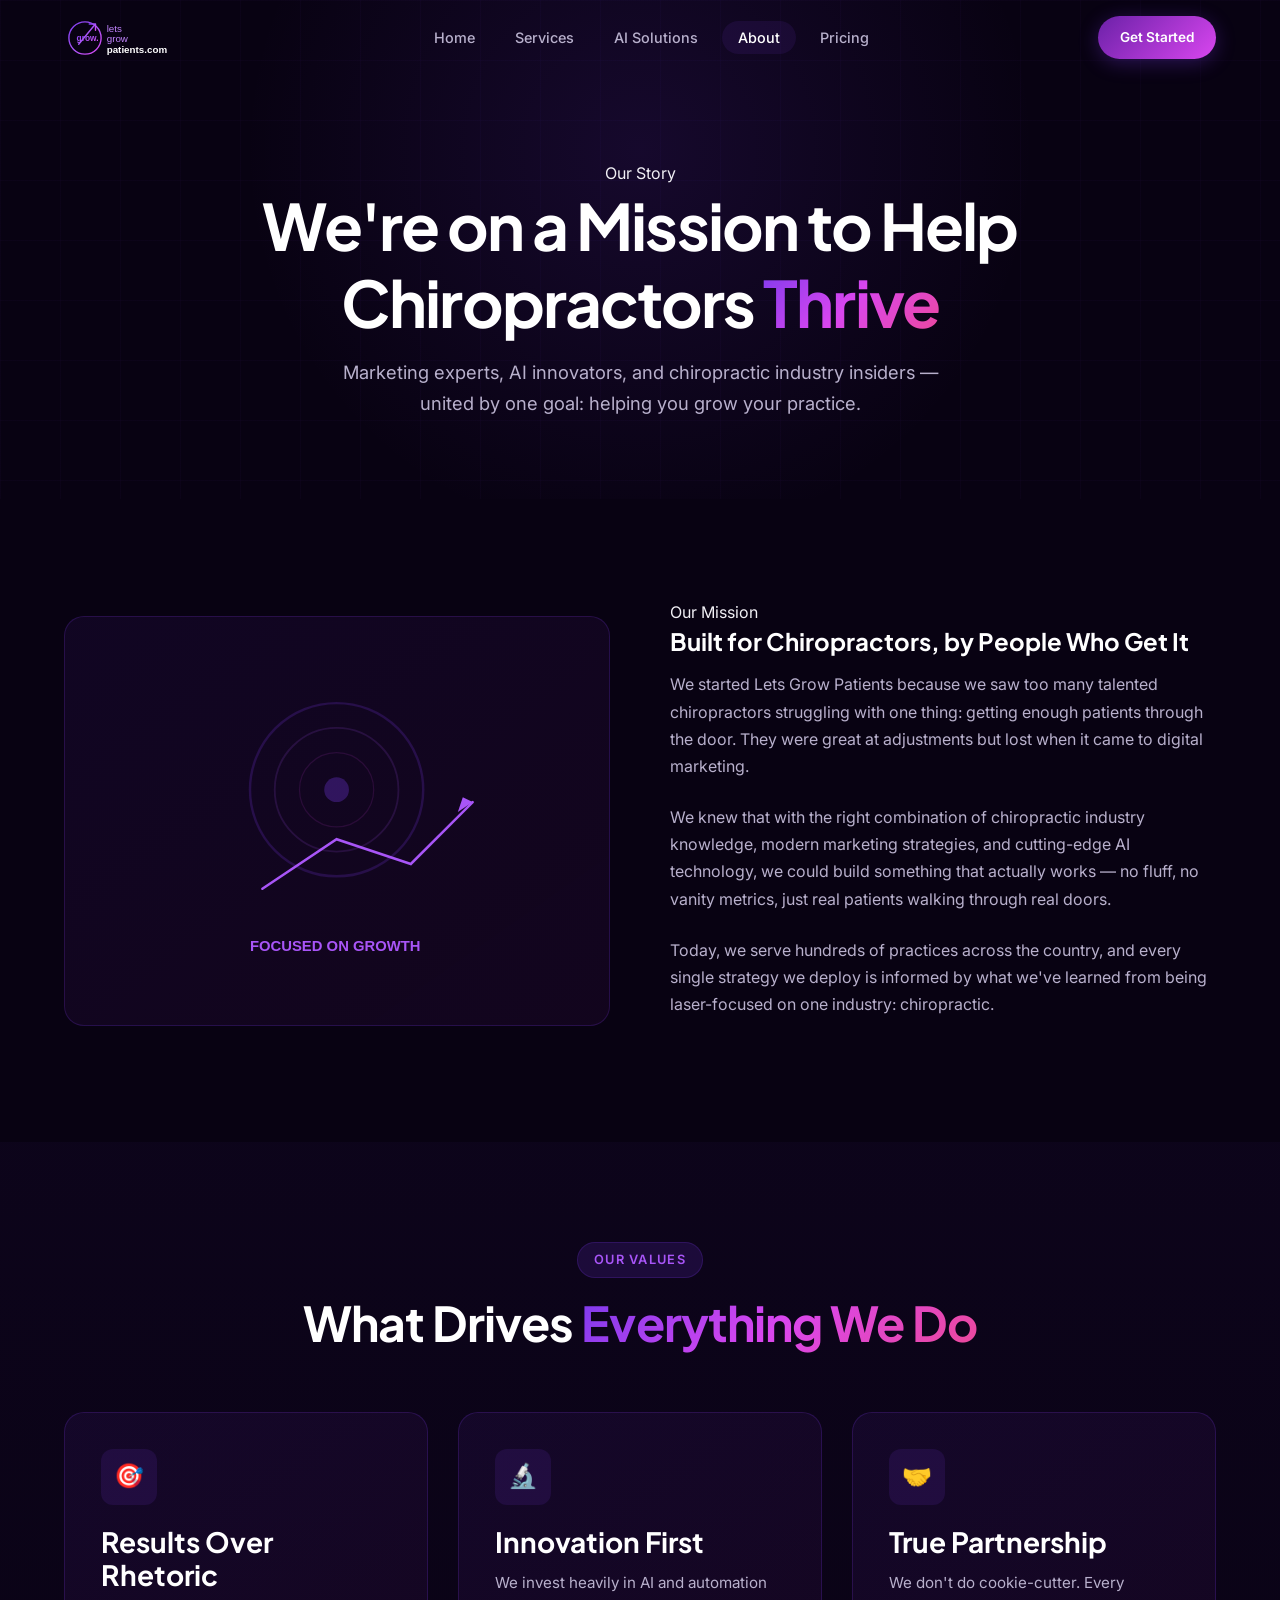
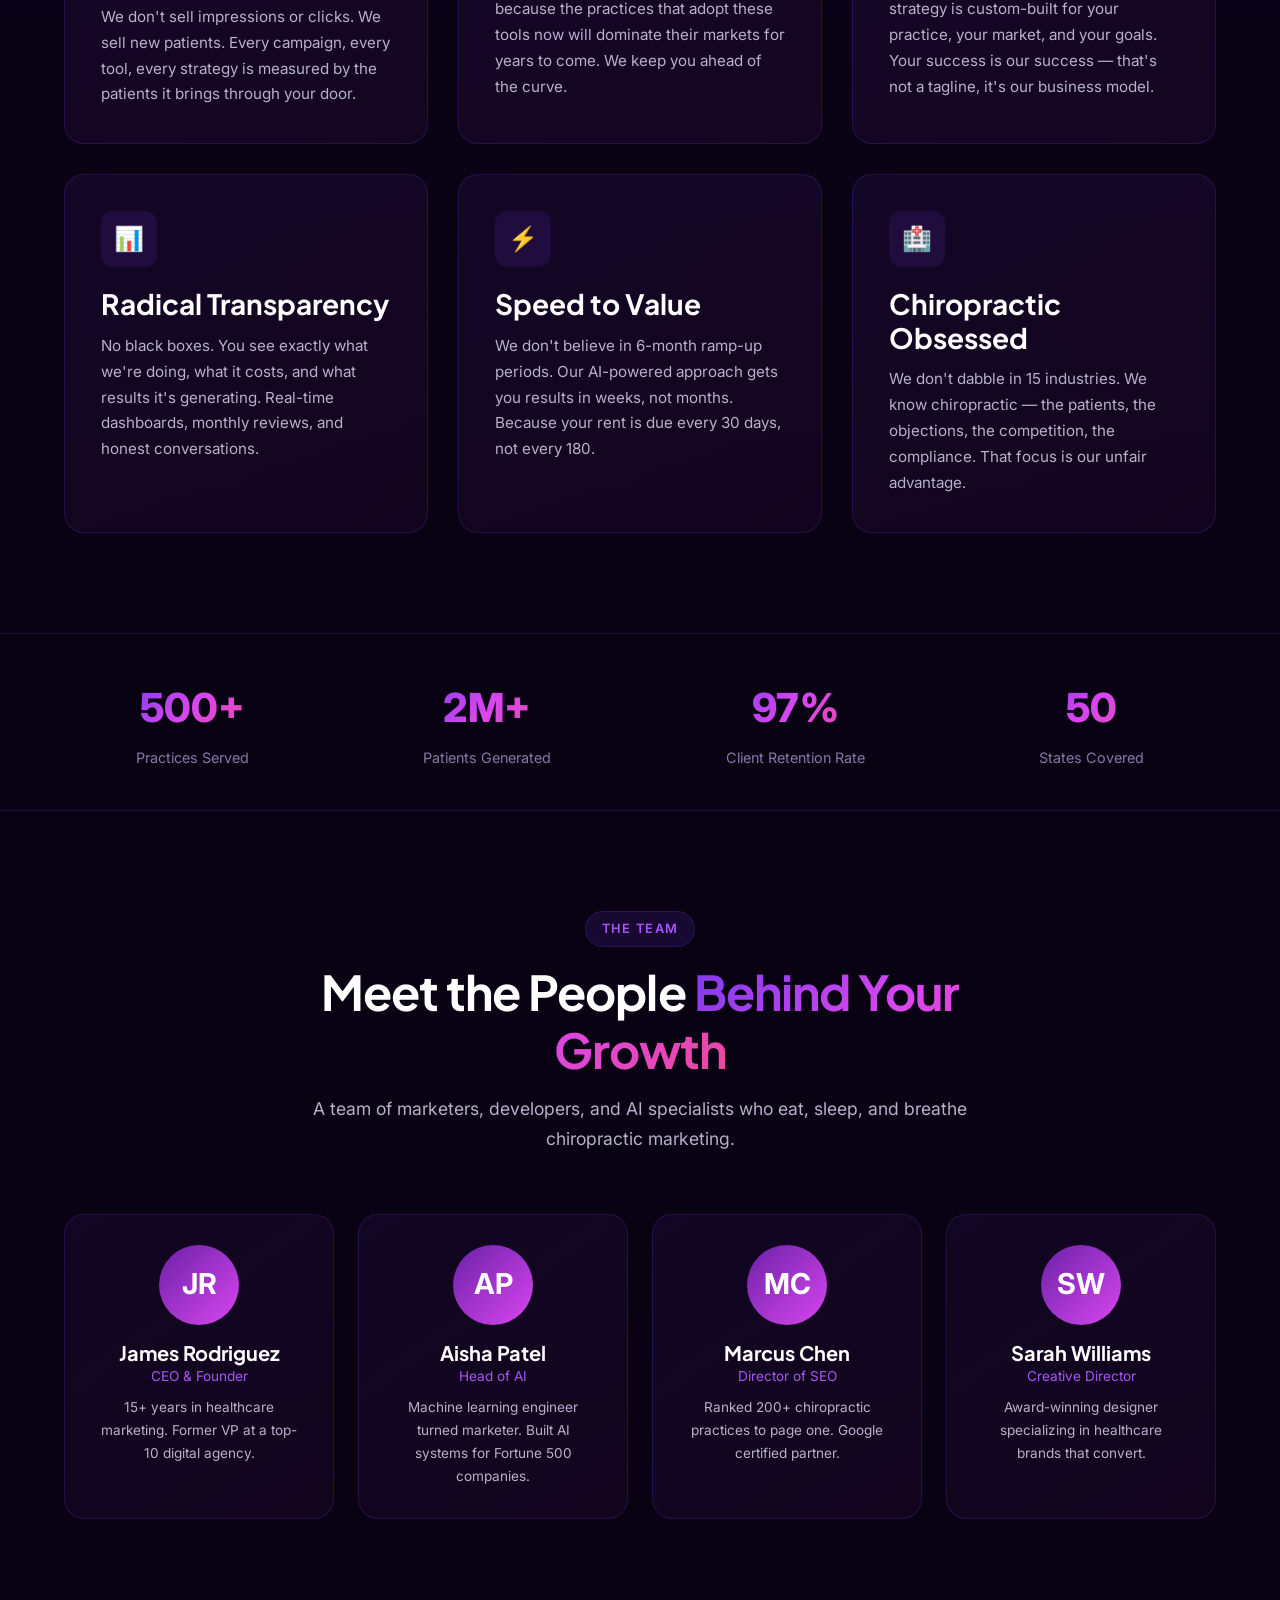
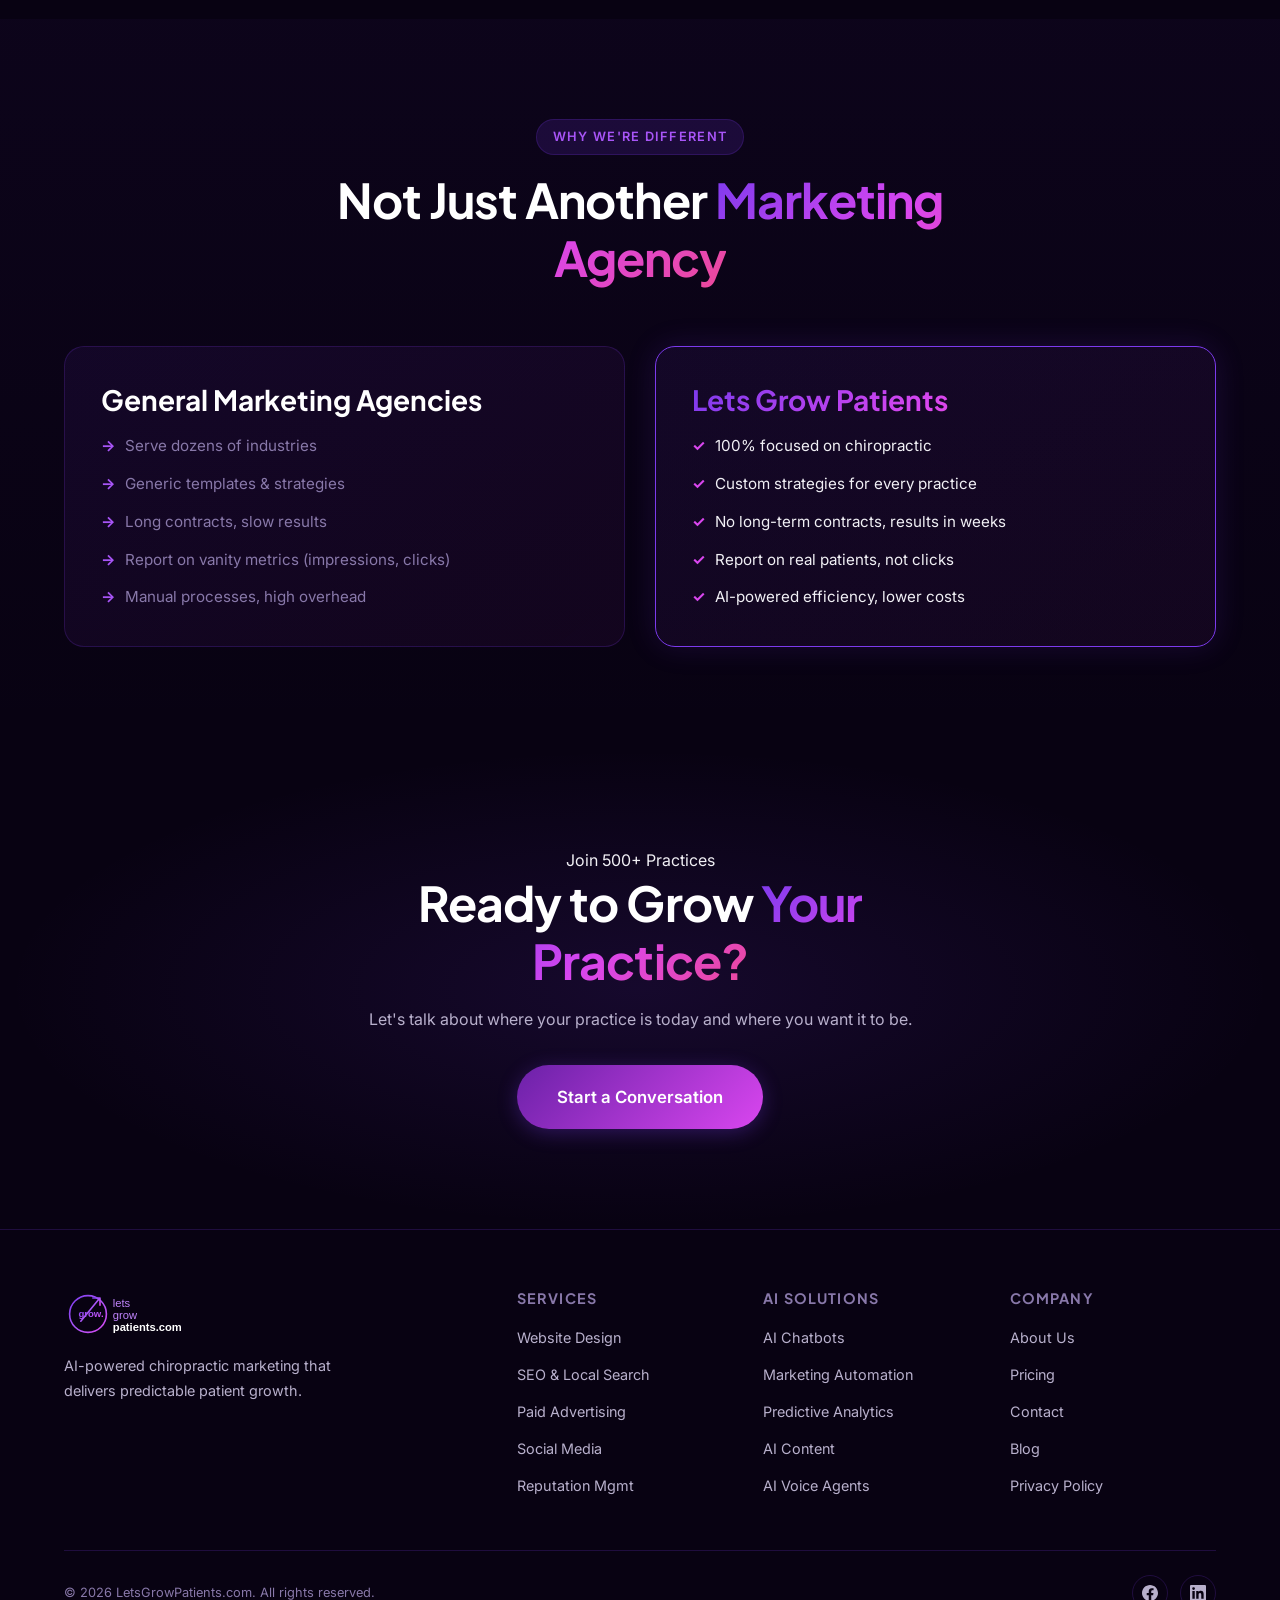
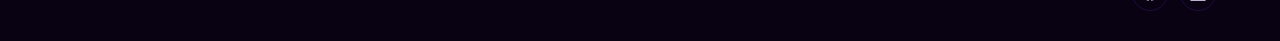
==== about.html @ aefbb8a0 "Initial LGP website" ====
<!DOCTYPE html>
<html lang="en">
<head>
  <meta charset="UTF-8">
  <meta name="viewport" content="width=device-width, initial-scale=1.0">
  <title>About Us — Lets Grow Patients</title>
  <meta name="description" content="Meet the team behind Lets Grow Patients. We're chiropractic marketing specialists and AI innovators on a mission to help practices thrive.">
  <link rel="icon" type="image/svg+xml" href="images/favicon.svg">
  <link rel="preconnect" href="https://fonts.googleapis.com">
  <link rel="preconnect" href="https://fonts.gstatic.com" crossorigin>
  <link href="https://fonts.googleapis.com/css2?family=Inter:wght@300;400;500;600;700;800&family=Plus+Jakarta+Sans:wght@400;500;600;700;800&display=swap" rel="stylesheet">
  <link rel="stylesheet" href="css/styles.css">
</head>
<body>

  <!-- NAV -->
  <nav class="navbar" id="navbar">
    <div class="nav-inner">
      <a href="index.html" class="nav-logo"><img src="images/logo.svg" alt="Lets Grow Patients"></a>
      <ul class="nav-links">
        <li><a href="index.html">Home</a></li>
        <li><a href="services.html">Services</a></li>
        <li><a href="ai-solutions.html">AI Solutions</a></li>
        <li><a href="about.html" class="active">About</a></li>
        <li><a href="pricing.html">Pricing</a></li>
      </ul>
      <div class="nav-cta">
        <a href="contact.html" class="btn btn-primary btn-sm">Get Started</a>
        <button class="hamburger" id="menuToggle" aria-label="Toggle menu"><span></span><span></span><span></span></button>
      </div>
    </div>
  </nav>
  <div class="mobile-nav" id="mobileNav">
    <button class="close-btn" id="menuClose">&times;</button>
    <a href="index.html">Home</a><a href="services.html">Services</a><a href="ai-solutions.html">AI Solutions</a><a href="about.html">About</a><a href="pricing.html">Pricing</a><a href="contact.html" class="btn btn-primary">Get Started</a>
  </div>

  <!-- PAGE HERO -->
  <section class="page-hero">
    <div class="bg-grid"></div>
    <div class="container">
      <span class="badge" style="position:relative;">Our Story</span>
      <h1>We're on a Mission to Help Chiropractors <span class="gradient-text">Thrive</span></h1>
      <p>Marketing experts, AI innovators, and chiropractic industry insiders — united by one goal: helping you grow your practice.</p>
    </div>
  </section>

  <!-- STORY -->
  <section class="section">
    <div class="container">
      <div class="feature-split">
        <div class="feature-image">
          <svg viewBox="0 0 300 250" fill="none" xmlns="http://www.w3.org/2000/svg" width="80%">
            <!-- Mission icon -->
            <circle cx="150" cy="100" r="70" stroke="#7c3aed" stroke-width="2" fill="none" opacity="0.2"/>
            <circle cx="150" cy="100" r="50" stroke="#a855f7" stroke-width="1.5" fill="none" opacity="0.15"/>
            <circle cx="150" cy="100" r="30" stroke="#d946ef" stroke-width="1" fill="none" opacity="0.12"/>
            <circle cx="150" cy="100" r="10" fill="#7c3aed" opacity="0.3"/>
            <!-- Growth arrows -->
            <path d="M90 180 L150 140 L210 160 L260 110" stroke="#a855f7" stroke-width="2" fill="none" stroke-linecap="round"/>
            <polygon points="260,110 248,118 252,106" fill="#a855f7"/>
            <text x="80" y="230" font-family="sans-serif" font-size="12" fill="#a855f7" font-weight="600">FOCUSED ON GROWTH</text>
          </svg>
        </div>
        <div class="feature-text">
          <span class="badge">Our Mission</span>
          <h3>Built for Chiropractors, by People Who Get It</h3>
          <p>We started Lets Grow Patients because we saw too many talented chiropractors struggling with one thing: getting enough patients through the door. They were great at adjustments but lost when it came to digital marketing.</p>
          <p class="mt-24">We knew that with the right combination of chiropractic industry knowledge, modern marketing strategies, and cutting-edge AI technology, we could build something that actually works — no fluff, no vanity metrics, just real patients walking through real doors.</p>
          <p class="mt-24">Today, we serve hundreds of practices across the country, and every single strategy we deploy is informed by what we've learned from being laser-focused on one industry: chiropractic.</p>
        </div>
      </div>
    </div>
  </section>

  <!-- VALUES -->
  <section class="section" style="background: linear-gradient(180deg, rgba(124,58,237,0.04) 0%, transparent 100%);">
    <div class="container">
      <div class="section-header">
        <span class="badge">Our Values</span>
        <h2>What Drives <span class="gradient-text">Everything We Do</span></h2>
      </div>
      <div class="grid-3">
        <div class="card">
          <div class="card-icon">🎯</div>
          <h3>Results Over Rhetoric</h3>
          <p>We don't sell impressions or clicks. We sell new patients. Every campaign, every tool, every strategy is measured by the patients it brings through your door.</p>
        </div>
        <div class="card">
          <div class="card-icon">🔬</div>
          <h3>Innovation First</h3>
          <p>We invest heavily in AI and automation because the practices that adopt these tools now will dominate their markets for years to come. We keep you ahead of the curve.</p>
        </div>
        <div class="card">
          <div class="card-icon">🤝</div>
          <h3>True Partnership</h3>
          <p>We don't do cookie-cutter. Every strategy is custom-built for your practice, your market, and your goals. Your success is our success — that's not a tagline, it's our business model.</p>
        </div>
        <div class="card">
          <div class="card-icon">📊</div>
          <h3>Radical Transparency</h3>
          <p>No black boxes. You see exactly what we're doing, what it costs, and what results it's generating. Real-time dashboards, monthly reviews, and honest conversations.</p>
        </div>
        <div class="card">
          <div class="card-icon">⚡</div>
          <h3>Speed to Value</h3>
          <p>We don't believe in 6-month ramp-up periods. Our AI-powered approach gets you results in weeks, not months. Because your rent is due every 30 days, not every 180.</p>
        </div>
        <div class="card">
          <div class="card-icon">🏥</div>
          <h3>Chiropractic Obsessed</h3>
          <p>We don't dabble in 15 industries. We know chiropractic — the patients, the objections, the competition, the compliance. That focus is our unfair advantage.</p>
        </div>
      </div>
    </div>
  </section>

  <!-- BY THE NUMBERS -->
  <section class="stats-bar">
    <div class="container">
      <div class="stat-item">
        <div class="number">500+</div>
        <div class="label">Practices Served</div>
      </div>
      <div class="stat-item">
        <div class="number">2M+</div>
        <div class="label">Patients Generated</div>
      </div>
      <div class="stat-item">
        <div class="number">97%</div>
        <div class="label">Client Retention Rate</div>
      </div>
      <div class="stat-item">
        <div class="number">50</div>
        <div class="label">States Covered</div>
      </div>
    </div>
  </section>

  <!-- TEAM -->
  <section class="section">
    <div class="container">
      <div class="section-header">
        <span class="badge">The Team</span>
        <h2>Meet the People <span class="gradient-text">Behind Your Growth</span></h2>
        <p>A team of marketers, developers, and AI specialists who eat, sleep, and breathe chiropractic marketing.</p>
      </div>
      <div class="grid-4">
        <div class="card" style="text-align:center;padding:30px;">
          <div class="avatar" style="width:80px;height:80px;border-radius:50%;background:var(--gradient-subtle);display:flex;align-items:center;justify-content:center;margin:0 auto 16px;font-size:1.8rem;color:var(--white);font-weight:700;">JR</div>
          <h4>James Rodriguez</h4>
          <p style="font-size:0.85rem;color:var(--primary-400);margin-bottom:8px;">CEO & Founder</p>
          <p style="font-size:0.85rem;">15+ years in healthcare marketing. Former VP at a top-10 digital agency.</p>
        </div>
        <div class="card" style="text-align:center;padding:30px;">
          <div class="avatar" style="width:80px;height:80px;border-radius:50%;background:var(--gradient-subtle);display:flex;align-items:center;justify-content:center;margin:0 auto 16px;font-size:1.8rem;color:var(--white);font-weight:700;">AP</div>
          <h4>Aisha Patel</h4>
          <p style="font-size:0.85rem;color:var(--primary-400);margin-bottom:8px;">Head of AI</p>
          <p style="font-size:0.85rem;">Machine learning engineer turned marketer. Built AI systems for Fortune 500 companies.</p>
        </div>
        <div class="card" style="text-align:center;padding:30px;">
          <div class="avatar" style="width:80px;height:80px;border-radius:50%;background:var(--gradient-subtle);display:flex;align-items:center;justify-content:center;margin:0 auto 16px;font-size:1.8rem;color:var(--white);font-weight:700;">MC</div>
          <h4>Marcus Chen</h4>
          <p style="font-size:0.85rem;color:var(--primary-400);margin-bottom:8px;">Director of SEO</p>
          <p style="font-size:0.85rem;">Ranked 200+ chiropractic practices to page one. Google certified partner.</p>
        </div>
        <div class="card" style="text-align:center;padding:30px;">
          <div class="avatar" style="width:80px;height:80px;border-radius:50%;background:var(--gradient-subtle);display:flex;align-items:center;justify-content:center;margin:0 auto 16px;font-size:1.8rem;color:var(--white);font-weight:700;">SW</div>
          <h4>Sarah Williams</h4>
          <p style="font-size:0.85rem;color:var(--primary-400);margin-bottom:8px;">Creative Director</p>
          <p style="font-size:0.85rem;">Award-winning designer specializing in healthcare brands that convert.</p>
        </div>
      </div>
    </div>
  </section>

  <!-- DIFFERENTIATORS -->
  <section class="section" style="background: linear-gradient(180deg, rgba(124,58,237,0.04) 0%, transparent 100%);">
    <div class="container">
      <div class="section-header">
        <span class="badge">Why We're Different</span>
        <h2>Not Just Another <span class="gradient-text">Marketing Agency</span></h2>
      </div>
      <div class="grid-2">
        <div class="card">
          <h3>General Marketing Agencies</h3>
          <ul class="feature-list" style="margin-top:16px;">
            <li style="color:var(--text-muted);">Serve dozens of industries</li>
            <li style="color:var(--text-muted);">Generic templates & strategies</li>
            <li style="color:var(--text-muted);">Long contracts, slow results</li>
            <li style="color:var(--text-muted);">Report on vanity metrics (impressions, clicks)</li>
            <li style="color:var(--text-muted);">Manual processes, high overhead</li>
          </ul>
        </div>
        <div class="card" style="border-color:var(--primary-500);box-shadow:var(--shadow-glow);">
          <h3 class="gradient-text">Lets Grow Patients</h3>
          <ul style="list-style:none;margin-top:16px;display:flex;flex-direction:column;gap:12px;">
            <li style="display:flex;align-items:center;gap:10px;color:var(--text-primary);font-size:0.95rem;"><span style="color:var(--accent);font-weight:700;">✓</span> 100% focused on chiropractic</li>
            <li style="display:flex;align-items:center;gap:10px;color:var(--text-primary);font-size:0.95rem;"><span style="color:var(--accent);font-weight:700;">✓</span> Custom strategies for every practice</li>
            <li style="display:flex;align-items:center;gap:10px;color:var(--text-primary);font-size:0.95rem;"><span style="color:var(--accent);font-weight:700;">✓</span> No long-term contracts, results in weeks</li>
            <li style="display:flex;align-items:center;gap:10px;color:var(--text-primary);font-size:0.95rem;"><span style="color:var(--accent);font-weight:700;">✓</span> Report on real patients, not clicks</li>
            <li style="display:flex;align-items:center;gap:10px;color:var(--text-primary);font-size:0.95rem;"><span style="color:var(--accent);font-weight:700;">✓</span> AI-powered efficiency, lower costs</li>
          </ul>
        </div>
      </div>
    </div>
  </section>

  <!-- CTA -->
  <section class="cta-section">
    <div class="container">
      <div class="cta-content">
        <span class="badge">Join 500+ Practices</span>
        <h2>Ready to Grow <span class="gradient-text">Your Practice?</span></h2>
        <p>Let's talk about where your practice is today and where you want it to be.</p>
        <a href="contact.html" class="btn btn-primary btn-lg">Start a Conversation</a>
      </div>
    </div>
  </section>

  <!-- FOOTER -->
  <footer class="footer">
    <div class="container">
      <div class="footer-grid">
        <div class="footer-brand">
          <a href="index.html" class="nav-logo"><img src="images/logo.svg" alt="Lets Grow Patients" style="height:48px;"></a>
          <p>AI-powered chiropractic marketing that delivers predictable patient growth.</p>
        </div>
        <div class="footer-col">
          <h4>Services</h4>
          <ul><li><a href="services.html#websites">Website Design</a></li><li><a href="services.html#seo">SEO & Local Search</a></li><li><a href="services.html#ppc">Paid Advertising</a></li><li><a href="services.html#social">Social Media</a></li><li><a href="services.html#reputation">Reputation Mgmt</a></li></ul>
        </div>
        <div class="footer-col">
          <h4>AI Solutions</h4>
          <ul><li><a href="ai-solutions.html#chatbot">AI Chatbots</a></li><li><a href="ai-solutions.html#automation">Marketing Automation</a></li><li><a href="ai-solutions.html#analytics">Predictive Analytics</a></li><li><a href="ai-solutions.html#content">AI Content</a></li><li><a href="ai-solutions.html#voice">AI Voice Agents</a></li></ul>
        </div>
        <div class="footer-col">
          <h4>Company</h4>
          <ul><li><a href="about.html">About Us</a></li><li><a href="pricing.html">Pricing</a></li><li><a href="contact.html">Contact</a></li><li><a href="#">Blog</a></li><li><a href="#">Privacy Policy</a></li></ul>
        </div>
      </div>
      <div class="footer-bottom">
        <p>&copy; 2026 LetsGrowPatients.com. All rights reserved.</p>
        <div class="footer-socials">
          <a href="#" aria-label="Facebook"><svg width="16" height="16" viewBox="0 0 24 24" fill="currentColor"><path d="M24 12.073c0-6.627-5.373-12-12-12s-12 5.373-12 12c0 5.99 4.388 10.954 10.125 11.854v-8.385H7.078v-3.47h3.047V9.43c0-3.007 1.792-4.669 4.533-4.669 1.312 0 2.686.235 2.686.235v2.953H15.83c-1.491 0-1.956.925-1.956 1.874v2.25h3.328l-.532 3.47h-2.796v8.385C19.612 23.027 24 18.062 24 12.073z"/></svg></a>
          <a href="#" aria-label="LinkedIn"><svg width="16" height="16" viewBox="0 0 24 24" fill="currentColor"><path d="M20.447 20.452h-3.554v-5.569c0-1.328-.027-3.037-1.852-3.037-1.853 0-2.136 1.445-2.136 2.939v5.667H9.351V9h3.414v1.561h.046c.477-.9 1.637-1.85 3.37-1.85 3.601 0 4.267 2.37 4.267 5.455v6.286zM5.337 7.433a2.062 2.062 0 01-2.063-2.065 2.064 2.064 0 112.063 2.065zm1.782 13.019H3.555V9h3.564v11.452zM22.225 0H1.771C.792 0 0 .774 0 1.729v20.542C0 23.227.792 24 1.771 24h20.451C23.2 24 24 23.227 24 22.271V1.729C24 .774 23.2 0 22.222 0h.003z"/></svg></a>
        </div>
      </div>
    </div>
  </footer>

  <script src="js/main.js"></script>
</body>
</html>
---- css/styles.css ----
/* ============================================
   LetsGrowPatients.com — Global Styles
   Color palette: Deep purple → magenta gradient
   ============================================ */

/* ---------- Reset & Variables ---------- */
:root {
  --bg-darkest: #080212;
  --bg-dark: #0f0520;
  --bg-card: #160a2e;
  --bg-card-hover: #1e1045;
  --primary-900: #1a0a2e;
  --primary-800: #2d1854;
  --primary-700: #4c1d95;
  --primary-600: #6b21a8;
  --primary-500: #7c3aed;
  --primary-400: #a855f7;
  --primary-300: #c084fc;
  --primary-200: #d8b4fe;
  --accent: #d946ef;
  --accent-light: #e879f9;
  --accent-pink: #ec4899;
  --white: #ffffff;
  --gray-50: #faf5ff;
  --gray-100: #f1f5f9;
  --gray-200: #e2e8f0;
  --gray-300: #cbd5e1;
  --gray-400: #94a3b8;
  --gray-500: #64748b;
  --text-primary: #f1f0f5;
  --text-secondary: #b8b0cc;
  --text-muted: #8878a9;
  --gradient-brand: linear-gradient(135deg, var(--primary-500) 0%, var(--accent) 50%, var(--accent-pink) 100%);
  --gradient-subtle: linear-gradient(135deg, var(--primary-600) 0%, var(--accent) 100%);
  --gradient-bg: linear-gradient(180deg, var(--bg-darkest) 0%, var(--primary-900) 50%, var(--bg-dark) 100%);
  --gradient-card: linear-gradient(145deg, rgba(124, 58, 237, 0.08) 0%, rgba(217, 70, 239, 0.05) 100%);
  --border-subtle: rgba(124, 58, 237, 0.2);
  --border-glow: rgba(168, 85, 247, 0.4);
  --shadow-glow: 0 0 30px rgba(124, 58, 237, 0.15);
  --shadow-glow-strong: 0 0 60px rgba(168, 85, 247, 0.25);
  --radius-sm: 8px;
  --radius-md: 12px;
  --radius-lg: 20px;
  --radius-xl: 28px;
  --font-sans: 'Inter', -apple-system, BlinkMacSystemFont, 'Segoe UI', sans-serif;
  --font-display: 'Plus Jakarta Sans', var(--font-sans);
  --transition: 0.3s cubic-bezier(0.4, 0, 0.2, 1);
}

*, *::before, *::after { margin: 0; padding: 0; box-sizing: border-box; }

html {
  scroll-behavior: smooth;
  font-size: 16px;
  -webkit-font-smoothing: antialiased;
}

body {
  font-family: var(--font-sans);
  background: var(--bg-darkest);
  color: var(--text-primary);
  line-height: 1.7;
  overflow-x: hidden;
}

/* ---------- Typography ---------- */
h1, h2, h3, h4, h5, h6 {
  font-family: var(--font-display);
  font-weight: 700;
  line-height: 1.2;
  color: var(--white);
}
h1 { font-size: clamp(2.5rem, 5vw, 4rem); letter-spacing: -0.03em; }
h2 { font-size: clamp(2rem, 4vw, 3rem); letter-spacing: -0.02em; }
h3 { font-size: clamp(1.25rem, 2.5vw, 1.75rem); }
h4 { font-size: 1.25rem; }

p { color: var(--text-secondary); max-width: 65ch; }
a { color: var(--primary-400); text-decoration: none; transition: var(--transition); }
a:hover { color: var(--accent-light); }

.gradient-text {
  background: var(--gradient-brand);
  -webkit-background-clip: text;
  -webkit-text-fill-color: transparent;
  background-clip: text;
}

/* ---------- Layout ---------- */
.container {
  width: 100%;
  max-width: 1200px;
  margin: 0 auto;
  padding: 0 24px;
}

.section {
  padding: 100px 0;
  position: relative;
}

.section-sm { padding: 60px 0; }

.section-header {
  text-align: center;
  margin-bottom: 60px;
  max-width: 700px;
  margin-left: auto;
  margin-right: auto;
}

.section-header .badge {
  display: inline-block;
  padding: 6px 16px;
  border-radius: 50px;
  font-size: 0.8rem;
  font-weight: 600;
  text-transform: uppercase;
  letter-spacing: 0.1em;
  margin-bottom: 16px;
  background: rgba(124, 58, 237, 0.15);
  color: var(--primary-400);
  border: 1px solid var(--border-subtle);
}

.section-header h2 { margin-bottom: 16px; }
.section-header p { margin: 0 auto; font-size: 1.1rem; }

/* ---------- Grid Systems ---------- */
.grid-2 { display: grid; grid-template-columns: repeat(2, 1fr); gap: 30px; }
.grid-3 { display: grid; grid-template-columns: repeat(3, 1fr); gap: 30px; }
.grid-4 { display: grid; grid-template-columns: repeat(4, 1fr); gap: 24px; }
.flex-center { display: flex; align-items: center; justify-content: center; }
.flex-between { display: flex; align-items: center; justify-content: space-between; }

/* ---------- Buttons ---------- */
.btn {
  display: inline-flex;
  align-items: center;
  gap: 8px;
  padding: 14px 32px;
  border-radius: 50px;
  font-family: var(--font-sans);
  font-size: 0.95rem;
  font-weight: 600;
  cursor: pointer;
  border: none;
  transition: var(--transition);
  text-decoration: none;
  white-space: nowrap;
}

.btn-primary {
  background: var(--gradient-subtle);
  color: var(--white);
  box-shadow: 0 4px 20px rgba(124, 58, 237, 0.3);
}
.btn-primary:hover {
  transform: translateY(-2px);
  box-shadow: 0 8px 30px rgba(124, 58, 237, 0.5);
  color: var(--white);
}

.btn-secondary {
  background: transparent;
  color: var(--white);
  border: 1px solid var(--border-glow);
}
.btn-secondary:hover {
  background: rgba(124, 58, 237, 0.1);
  border-color: var(--primary-400);
  color: var(--white);
}

.btn-ghost {
  background: transparent;
  color: var(--primary-400);
  padding: 10px 20px;
}
.btn-ghost:hover { color: var(--accent-light); }

.btn-lg { padding: 18px 40px; font-size: 1.05rem; }
.btn-sm { padding: 10px 22px; font-size: 0.85rem; }

.btn-icon {
  width: 20px;
  height: 20px;
  transition: transform 0.3s;
}
.btn:hover .btn-icon { transform: translateX(3px); }

/* ---------- Cards ---------- */
.card {
  background: var(--gradient-card);
  border: 1px solid var(--border-subtle);
  border-radius: var(--radius-lg);
  padding: 36px;
  transition: var(--transition);
  position: relative;
  overflow: hidden;
}
.card::before {
  content: '';
  position: absolute;
  top: 0; left: 0; right: 0;
  height: 2px;
  background: var(--gradient-brand);
  opacity: 0;
  transition: var(--transition);
}
.card:hover {
  border-color: var(--border-glow);
  transform: translateY(-4px);
  box-shadow: var(--shadow-glow);
}
.card:hover::before { opacity: 1; }

.card-icon {
  width: 56px;
  height: 56px;
  border-radius: var(--radius-md);
  background: rgba(124, 58, 237, 0.12);
  display: flex;
  align-items: center;
  justify-content: center;
  margin-bottom: 20px;
  font-size: 1.5rem;
}

.card h3 { margin-bottom: 12px; }
.card p { font-size: 0.95rem; }

/* ---------- Navigation ---------- */
.navbar {
  position: fixed;
  top: 0;
  left: 0;
  right: 0;
  z-index: 1000;
  padding: 16px 0;
  transition: var(--transition);
}
.navbar.scrolled {
  background: rgba(8, 2, 18, 0.92);
  backdrop-filter: blur(20px);
  -webkit-backdrop-filter: blur(20px);
  border-bottom: 1px solid var(--border-subtle);
  padding: 10px 0;
}

.nav-inner {
  display: flex;
  align-items: center;
  justify-content: space-between;
  max-width: 1200px;
  margin: 0 auto;
  padding: 0 24px;
}

.nav-logo {
  display: flex;
  align-items: center;
  gap: 10px;
  text-decoration: none;
}
.nav-logo img {
  height: 42px;
  width: auto;
}
.nav-logo-text {
  font-family: var(--font-display);
  font-size: 1.1rem;
  font-weight: 700;
  color: var(--white);
}

.nav-links {
  display: flex;
  align-items: center;
  gap: 8px;
  list-style: none;
}
.nav-links a {
  color: var(--text-secondary);
  font-size: 0.9rem;
  font-weight: 500;
  padding: 8px 16px;
  border-radius: 50px;
  transition: var(--transition);
  text-decoration: none;
}
.nav-links a:hover,
.nav-links a.active {
  color: var(--white);
  background: rgba(124, 58, 237, 0.1);
}

.nav-cta {
  display: flex;
  align-items: center;
  gap: 12px;
}

.hamburger {
  display: none;
  flex-direction: column;
  gap: 5px;
  cursor: pointer;
  background: none;
  border: none;
  padding: 8px;
}
.hamburger span {
  width: 24px;
  height: 2px;
  background: var(--white);
  border-radius: 2px;
  transition: var(--transition);
}

/* Mobile Nav */
.mobile-nav {
  display: none;
  position: fixed;
  top: 0; left: 0; right: 0; bottom: 0;
  background: rgba(8, 2, 18, 0.98);
  backdrop-filter: blur(20px);
  z-index: 999;
  flex-direction: column;
  align-items: center;
  justify-content: center;
  gap: 24px;
}
.mobile-nav.open { display: flex; }
.mobile-nav a {
  color: var(--white);
  font-size: 1.3rem;
  font-weight: 600;
  text-decoration: none;
  padding: 12px 24px;
}
.mobile-nav .close-btn {
  position: absolute;
  top: 20px;
  right: 24px;
  background: none;
  border: none;
  color: var(--white);
  font-size: 2rem;
  cursor: pointer;
}

/* ---------- Hero ---------- */
.hero {
  min-height: 100vh;
  display: flex;
  align-items: center;
  position: relative;
  padding: 120px 0 80px;
  overflow: hidden;
}

.hero-bg {
  position: absolute;
  inset: 0;
  z-index: 0;
}
.hero-bg::before {
  content: '';
  position: absolute;
  top: -30%;
  right: -20%;
  width: 800px;
  height: 800px;
  border-radius: 50%;
  background: radial-gradient(circle, rgba(124, 58, 237, 0.15) 0%, transparent 70%);
  animation: pulse 8s ease-in-out infinite;
}
.hero-bg::after {
  content: '';
  position: absolute;
  bottom: -20%;
  left: -10%;
  width: 600px;
  height: 600px;
  border-radius: 50%;
  background: radial-gradient(circle, rgba(217, 70, 239, 0.1) 0%, transparent 70%);
  animation: pulse 10s ease-in-out infinite reverse;
}

@keyframes pulse {
  0%, 100% { transform: scale(1); opacity: 0.5; }
  50% { transform: scale(1.1); opacity: 1; }
}

.hero-content {
  position: relative;
  z-index: 1;
  display: grid;
  grid-template-columns: 1fr 1fr;
  gap: 60px;
  align-items: center;
}

.hero-text h1 { margin-bottom: 24px; }
.hero-text p {
  font-size: 1.2rem;
  margin-bottom: 36px;
  max-width: 520px;
}
.hero-buttons { display: flex; gap: 16px; flex-wrap: wrap; }

.hero-visual {
  display: flex;
  justify-content: center;
  align-items: center;
}

.hero-graphic {
  position: relative;
  width: 100%;
  max-width: 500px;
  aspect-ratio: 1;
}

/* Floating stat cards in hero */
.stat-float {
  position: absolute;
  background: rgba(22, 10, 46, 0.85);
  backdrop-filter: blur(16px);
  border: 1px solid var(--border-subtle);
  border-radius: var(--radius-md);
  padding: 16px 22px;
  animation: float 6s ease-in-out infinite;
}
.stat-float:nth-child(1) { top: 10%; left: 5%; animation-delay: 0s; }
.stat-float:nth-child(2) { top: 55%; right: 0%; animation-delay: 2s; }
.stat-float:nth-child(3) { bottom: 5%; left: 15%; animation-delay: 4s; }

.stat-float .stat-value {
  font-size: 1.8rem;
  font-weight: 800;
  background: var(--gradient-brand);
  -webkit-background-clip: text;
  -webkit-text-fill-color: transparent;
  background-clip: text;
}
.stat-float .stat-label {
  font-size: 0.8rem;
  color: var(--text-muted);
  font-weight: 500;
}

@keyframes float {
  0%, 100% { transform: translateY(0); }
  50% { transform: translateY(-12px); }
}

/* ---------- Stats Bar ---------- */
.stats-bar {
  padding: 40px 0;
  border-top: 1px solid var(--border-subtle);
  border-bottom: 1px solid var(--border-subtle);
}
.stats-bar .container {
  display: flex;
  justify-content: space-around;
  flex-wrap: wrap;
  gap: 30px;
}
.stat-item { text-align: center; }
.stat-item .number {
  font-size: 2.5rem;
  font-weight: 800;
  background: var(--gradient-brand);
  -webkit-background-clip: text;
  -webkit-text-fill-color: transparent;
  background-clip: text;
}
.stat-item .label {
  font-size: 0.9rem;
  color: var(--text-muted);
  margin-top: 4px;
}

/* ---------- Testimonials ---------- */
.testimonial-card {
  background: var(--gradient-card);
  border: 1px solid var(--border-subtle);
  border-radius: var(--radius-lg);
  padding: 36px;
}
.testimonial-card .stars {
  color: #fbbf24;
  font-size: 1.1rem;
  margin-bottom: 16px;
}
.testimonial-card blockquote {
  font-size: 1.05rem;
  font-style: italic;
  color: var(--text-secondary);
  margin-bottom: 20px;
  line-height: 1.7;
}
.testimonial-card .author {
  display: flex;
  align-items: center;
  gap: 12px;
}
.testimonial-card .avatar {
  width: 44px;
  height: 44px;
  border-radius: 50%;
  background: var(--gradient-subtle);
  display: flex;
  align-items: center;
  justify-content: center;
  color: var(--white);
  font-weight: 700;
  font-size: 1rem;
}
.testimonial-card .author-info .name {
  font-weight: 600;
  color: var(--white);
  font-size: 0.95rem;
}
.testimonial-card .author-info .title {
  font-size: 0.8rem;
  color: var(--text-muted);
}

/* ---------- CTA Section ---------- */
.cta-section {
  padding: 100px 0;
  text-align: center;
  position: relative;
  overflow: hidden;
}
.cta-section::before {
  content: '';
  position: absolute;
  inset: 0;
  background: radial-gradient(ellipse at center, rgba(124, 58, 237, 0.12) 0%, transparent 70%);
}
.cta-content {
  position: relative;
  z-index: 1;
  max-width: 650px;
  margin: 0 auto;
}
.cta-content h2 { margin-bottom: 16px; }
.cta-content p { margin: 0 auto 32px; text-align: center; }

/* ---------- Footer ---------- */
.footer {
  border-top: 1px solid var(--border-subtle);
  padding: 60px 0 30px;
  background: var(--bg-darkest);
}
.footer-grid {
  display: grid;
  grid-template-columns: 2fr 1fr 1fr 1fr;
  gap: 40px;
  margin-bottom: 40px;
}
.footer-brand p {
  font-size: 0.9rem;
  margin-top: 16px;
  max-width: 300px;
}
.footer-col h4 {
  font-size: 0.9rem;
  text-transform: uppercase;
  letter-spacing: 0.08em;
  color: var(--text-muted);
  margin-bottom: 16px;
}
.footer-col ul { list-style: none; }
.footer-col li { margin-bottom: 10px; }
.footer-col a {
  color: var(--text-secondary);
  font-size: 0.9rem;
  transition: var(--transition);
}
.footer-col a:hover { color: var(--primary-400); }

.footer-bottom {
  border-top: 1px solid var(--border-subtle);
  padding-top: 24px;
  display: flex;
  justify-content: space-between;
  align-items: center;
  flex-wrap: wrap;
  gap: 16px;
}
.footer-bottom p {
  font-size: 0.8rem;
  color: var(--text-muted);
}
.footer-socials {
  display: flex;
  gap: 12px;
}
.footer-socials a {
  width: 36px;
  height: 36px;
  border-radius: 50%;
  border: 1px solid var(--border-subtle);
  display: flex;
  align-items: center;
  justify-content: center;
  color: var(--text-secondary);
  transition: var(--transition);
}
.footer-socials a:hover {
  border-color: var(--primary-400);
  color: var(--primary-400);
  background: rgba(124, 58, 237, 0.1);
}

/* ---------- Page Heroes (inner pages) ---------- */
.page-hero {
  padding: 160px 0 80px;
  text-align: center;
  position: relative;
  overflow: hidden;
}
.page-hero::before {
  content: '';
  position: absolute;
  top: -50%;
  left: 50%;
  transform: translateX(-50%);
  width: 800px;
  height: 800px;
  border-radius: 50%;
  background: radial-gradient(circle, rgba(124, 58, 237, 0.12) 0%, transparent 70%);
}
.page-hero h1 { margin-bottom: 16px; position: relative; }
.page-hero p { margin: 0 auto; font-size: 1.15rem; position: relative; max-width: 600px; }

/* ---------- Pricing Cards ---------- */
.pricing-card {
  background: var(--gradient-card);
  border: 1px solid var(--border-subtle);
  border-radius: var(--radius-xl);
  padding: 40px;
  text-align: center;
  transition: var(--transition);
  position: relative;
}
.pricing-card.featured {
  border-color: var(--primary-500);
  box-shadow: var(--shadow-glow-strong);
  transform: scale(1.03);
}
.pricing-card.featured::before {
  content: 'Most Popular';
  position: absolute;
  top: -14px;
  left: 50%;
  transform: translateX(-50%);
  background: var(--gradient-subtle);
  color: var(--white);
  font-size: 0.75rem;
  font-weight: 700;
  padding: 6px 20px;
  border-radius: 50px;
  text-transform: uppercase;
  letter-spacing: 0.06em;
}
.pricing-card:hover {
  border-color: var(--border-glow);
  transform: translateY(-4px);
}
.pricing-card.featured:hover { transform: scale(1.03) translateY(-4px); }

.pricing-card .plan-name {
  font-size: 1.1rem;
  font-weight: 700;
  color: var(--primary-300);
  text-transform: uppercase;
  letter-spacing: 0.06em;
  margin-bottom: 8px;
}
.pricing-card .price {
  font-size: 3rem;
  font-weight: 800;
  color: var(--white);
  margin-bottom: 4px;
}
.pricing-card .price span {
  font-size: 1rem;
  font-weight: 500;
  color: var(--text-muted);
}
.pricing-card .price-note {
  font-size: 0.85rem;
  color: var(--text-muted);
  margin-bottom: 28px;
}
.pricing-card .features-list {
  list-style: none;
  text-align: left;
  margin-bottom: 32px;
}
.pricing-card .features-list li {
  padding: 10px 0;
  border-bottom: 1px solid rgba(124, 58, 237, 0.08);
  font-size: 0.9rem;
  color: var(--text-secondary);
  display: flex;
  align-items: center;
  gap: 10px;
}
.pricing-card .features-list li::before {
  content: '✓';
  color: var(--primary-400);
  font-weight: 700;
  font-size: 0.9rem;
}
.pricing-card .btn { width: 100%; justify-content: center; }

/* ---------- Process / Steps ---------- */
.process-step {
  display: flex;
  gap: 24px;
  align-items: flex-start;
  margin-bottom: 40px;
}
.step-number {
  flex-shrink: 0;
  width: 52px;
  height: 52px;
  border-radius: 50%;
  background: rgba(124, 58, 237, 0.12);
  border: 1px solid var(--border-subtle);
  display: flex;
  align-items: center;
  justify-content: center;
  font-weight: 800;
  font-size: 1.2rem;
  color: var(--primary-400);
}
.step-content h3 { margin-bottom: 8px; font-size: 1.15rem; }
.step-content p { font-size: 0.95rem; }

/* ---------- FAQ Accordion ---------- */
.faq-item {
  border: 1px solid var(--border-subtle);
  border-radius: var(--radius-md);
  margin-bottom: 12px;
  overflow: hidden;
}
.faq-question {
  width: 100%;
  background: transparent;
  border: none;
  padding: 20px 24px;
  display: flex;
  justify-content: space-between;
  align-items: center;
  cursor: pointer;
  color: var(--white);
  font-size: 1rem;
  font-weight: 600;
  font-family: var(--font-sans);
  text-align: left;
}
.faq-question .icon {
  font-size: 1.4rem;
  transition: transform 0.3s;
  color: var(--primary-400);
}
.faq-item.open .faq-question .icon { transform: rotate(45deg); }
.faq-answer {
  max-height: 0;
  overflow: hidden;
  transition: max-height 0.4s ease;
}
.faq-answer-inner {
  padding: 0 24px 20px;
  color: var(--text-secondary);
  font-size: 0.95rem;
  line-height: 1.7;
}

/* ---------- Contact Form ---------- */
.form-group {
  margin-bottom: 20px;
}
.form-group label {
  display: block;
  font-size: 0.85rem;
  font-weight: 600;
  color: var(--text-secondary);
  margin-bottom: 6px;
}
.form-group input,
.form-group textarea,
.form-group select {
  width: 100%;
  padding: 14px 18px;
  background: rgba(22, 10, 46, 0.6);
  border: 1px solid var(--border-subtle);
  border-radius: var(--radius-sm);
  color: var(--white);
  font-size: 0.95rem;
  font-family: var(--font-sans);
  transition: var(--transition);
}
.form-group input:focus,
.form-group textarea:focus,
.form-group select:focus {
  outline: none;
  border-color: var(--primary-500);
  box-shadow: 0 0 0 3px rgba(124, 58, 237, 0.15);
}
.form-group textarea { min-height: 140px; resize: vertical; }
.form-group select option { background: var(--bg-dark); }
.form-row {
  display: grid;
  grid-template-columns: 1fr 1fr;
  gap: 20px;
}

/* ---------- Logo Banner / Marquee ---------- */
.logo-marquee {
  padding: 40px 0;
  overflow: hidden;
  border-top: 1px solid var(--border-subtle);
  border-bottom: 1px solid var(--border-subtle);
}
.logo-marquee p {
  text-align: center;
  font-size: 0.85rem;
  text-transform: uppercase;
  letter-spacing: 0.1em;
  color: var(--text-muted);
  margin-bottom: 24px;
}
.logo-track {
  display: flex;
  gap: 60px;
  align-items: center;
  justify-content: center;
  flex-wrap: wrap;
  opacity: 0.5;
}
.logo-track span {
  font-size: 1.2rem;
  font-weight: 700;
  color: var(--text-secondary);
  white-space: nowrap;
}

/* ---------- Feature Split (image + text side by side) ---------- */
.feature-split {
  display: grid;
  grid-template-columns: 1fr 1fr;
  gap: 60px;
  align-items: center;
}
.feature-split.reverse { direction: rtl; }
.feature-split.reverse > * { direction: ltr; }
.feature-image {
  border-radius: var(--radius-lg);
  overflow: hidden;
  border: 1px solid var(--border-subtle);
  background: var(--gradient-card);
  aspect-ratio: 4/3;
  display: flex;
  align-items: center;
  justify-content: center;
  padding: 40px;
}
.feature-text h3 { margin-bottom: 16px; font-size: 1.5rem; }
.feature-text p { margin-bottom: 24px; }
.feature-list {
  list-style: none;
  display: flex;
  flex-direction: column;
  gap: 12px;
}
.feature-list li {
  display: flex;
  align-items: center;
  gap: 10px;
  color: var(--text-secondary);
  font-size: 0.95rem;
}
.feature-list li::before {
  content: '→';
  color: var(--primary-400);
  font-weight: 700;
}

/* ---------- Animated Background Grid ---------- */
.bg-grid {
  position: absolute;
  inset: 0;
  background-image:
    linear-gradient(rgba(124, 58, 237, 0.03) 1px, transparent 1px),
    linear-gradient(90deg, rgba(124, 58, 237, 0.03) 1px, transparent 1px);
  background-size: 60px 60px;
  z-index: 0;
}

/* ---------- Responsive ---------- */
@media (max-width: 1024px) {
  .grid-3 { grid-template-columns: repeat(2, 1fr); }
  .grid-4 { grid-template-columns: repeat(2, 1fr); }
  .hero-content { grid-template-columns: 1fr; text-align: center; }
  .hero-text p { margin-left: auto; margin-right: auto; }
  .hero-buttons { justify-content: center; }
  .hero-visual { order: -1; }
  .feature-split { grid-template-columns: 1fr; }
  .feature-split.reverse { direction: ltr; }
  .footer-grid { grid-template-columns: 1fr 1fr; }
}

@media (max-width: 768px) {
  .nav-links { display: none; }
  .nav-cta .btn-secondary { display: none; }
  .hamburger { display: flex; }
  .grid-2, .grid-3, .grid-4 { grid-template-columns: 1fr; }
  .section { padding: 60px 0; }
  .section-header { margin-bottom: 40px; }
  .stats-bar .container { gap: 20px; }
  .stat-item .number { font-size: 2rem; }
  .pricing-card.featured { transform: none; }
  .pricing-card.featured:hover { transform: translateY(-4px); }
  .footer-grid { grid-template-columns: 1fr; }
  .footer-bottom { flex-direction: column; text-align: center; }
  .form-row { grid-template-columns: 1fr; }
  .hero-graphic { max-width: 300px; }
}

@media (max-width: 480px) {
  .container { padding: 0 16px; }
  .card { padding: 24px; }
  .hero { min-height: auto; padding: 120px 0 60px; }
  .btn-lg { padding: 14px 28px; }
}

/* ---------- Utility Classes ---------- */
.text-center { text-align: center; }
.mb-0 { margin-bottom: 0; }
.mb-16 { margin-bottom: 16px; }
.mb-24 { margin-bottom: 24px; }
.mb-32 { margin-bottom: 32px; }
.mb-48 { margin-bottom: 48px; }
.mt-24 { margin-top: 24px; }
.mt-48 { margin-top: 48px; }
.mx-auto { margin-left: auto; margin-right: auto; }
.max-w-600 { max-width: 600px; }
.max-w-800 { max-width: 800px; }
.hidden { display: none; }
.visible { display: block; }
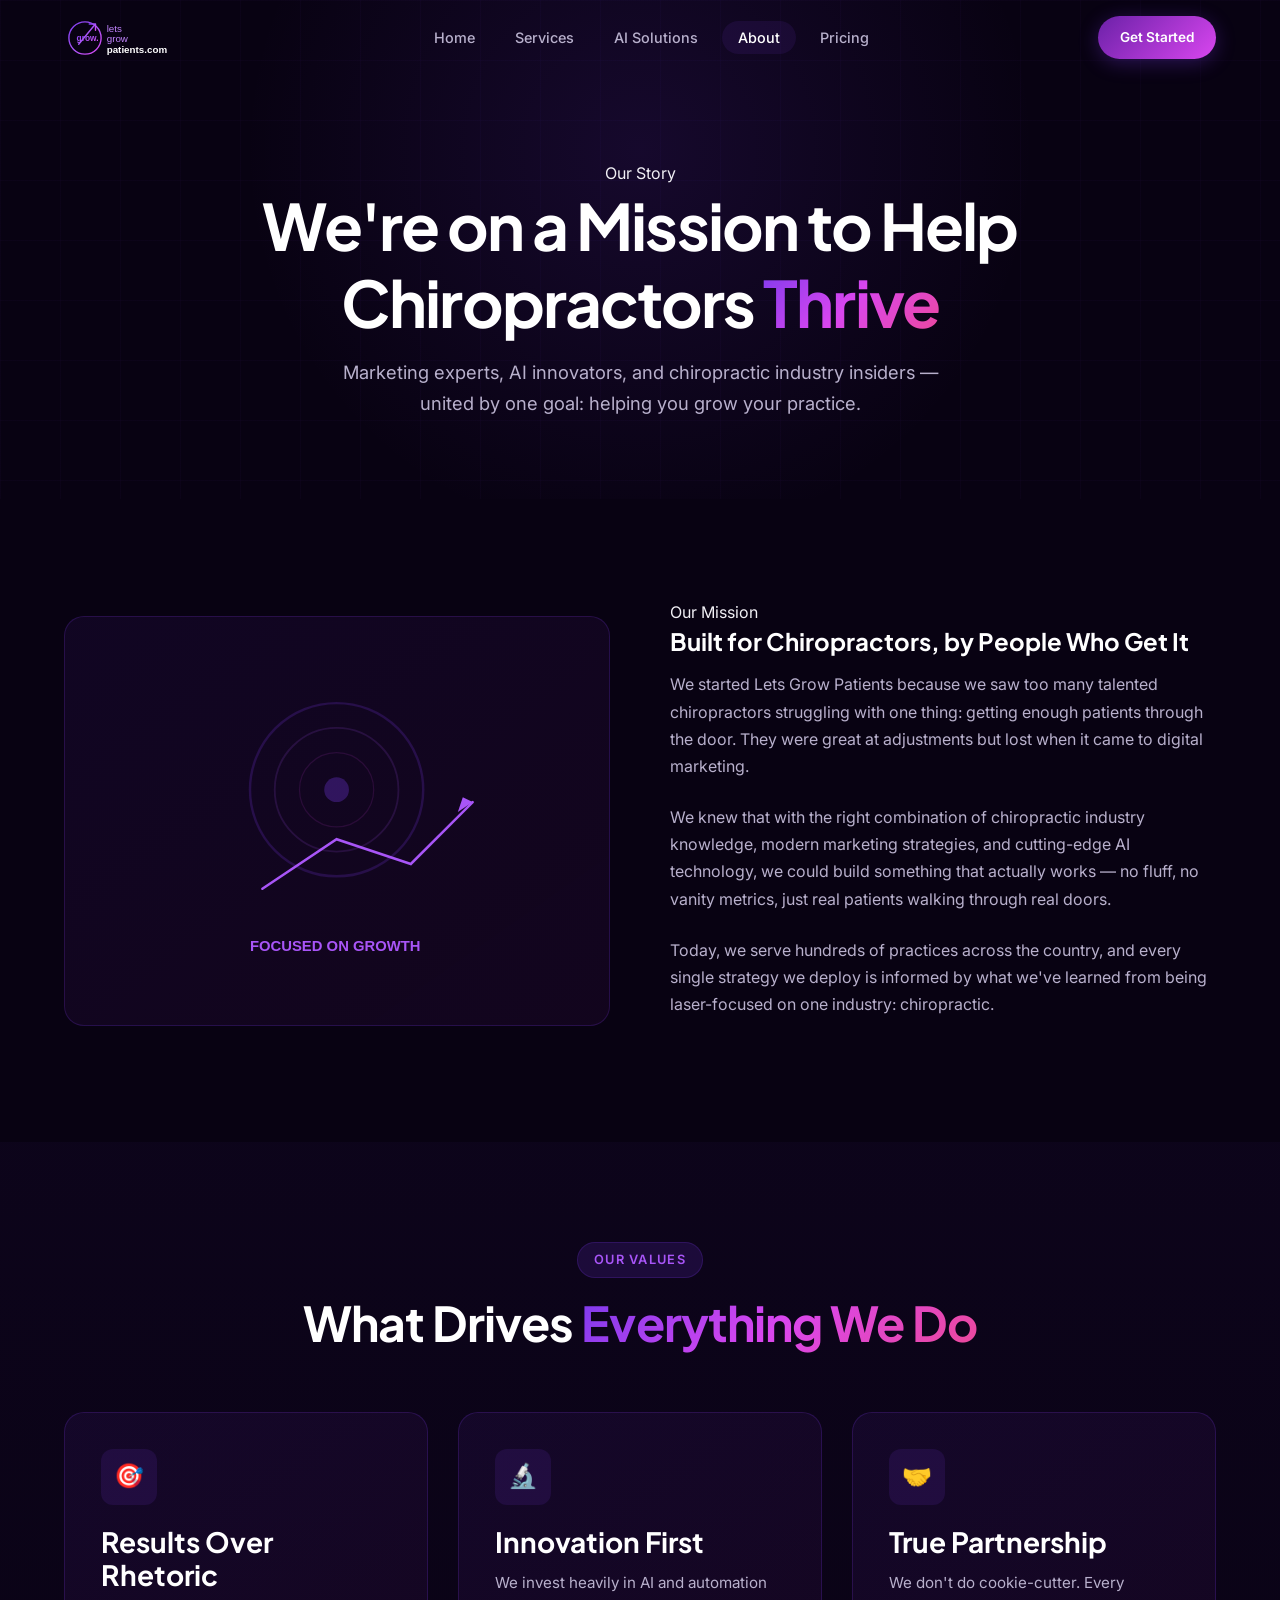
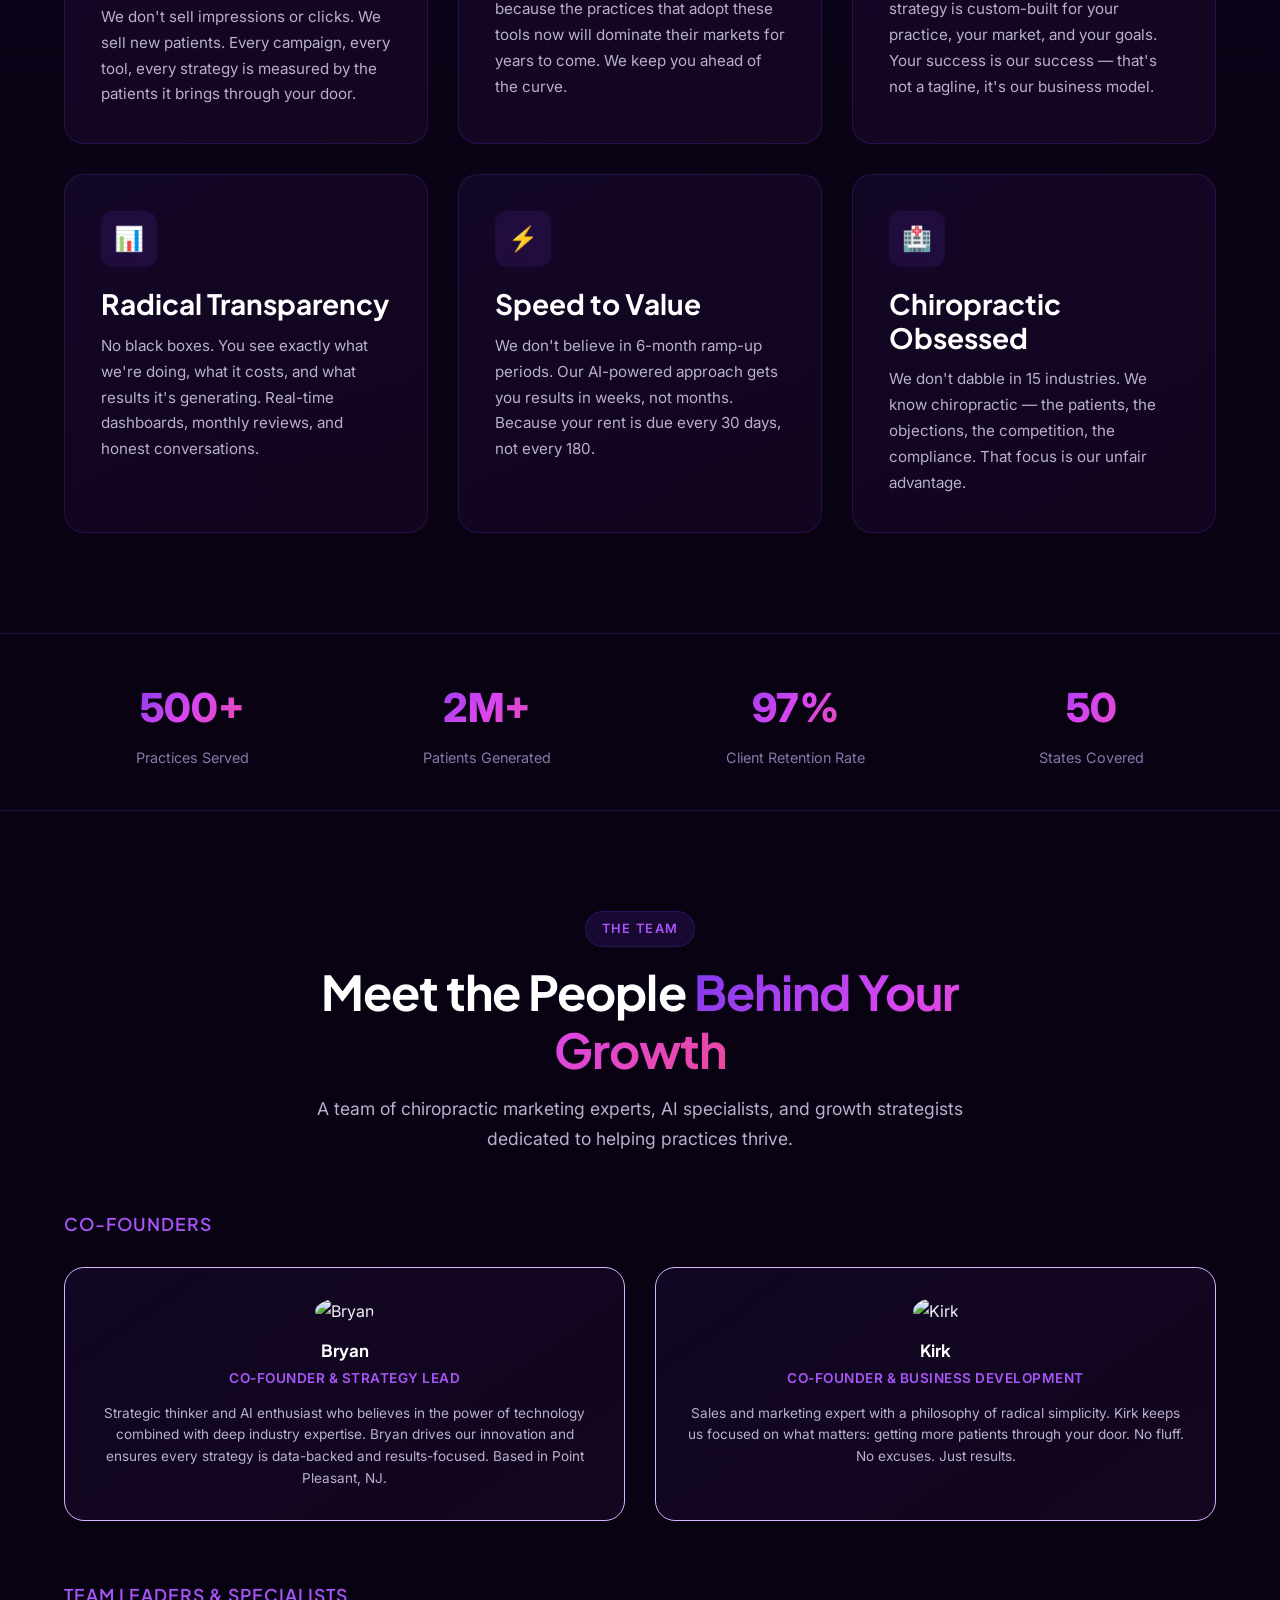
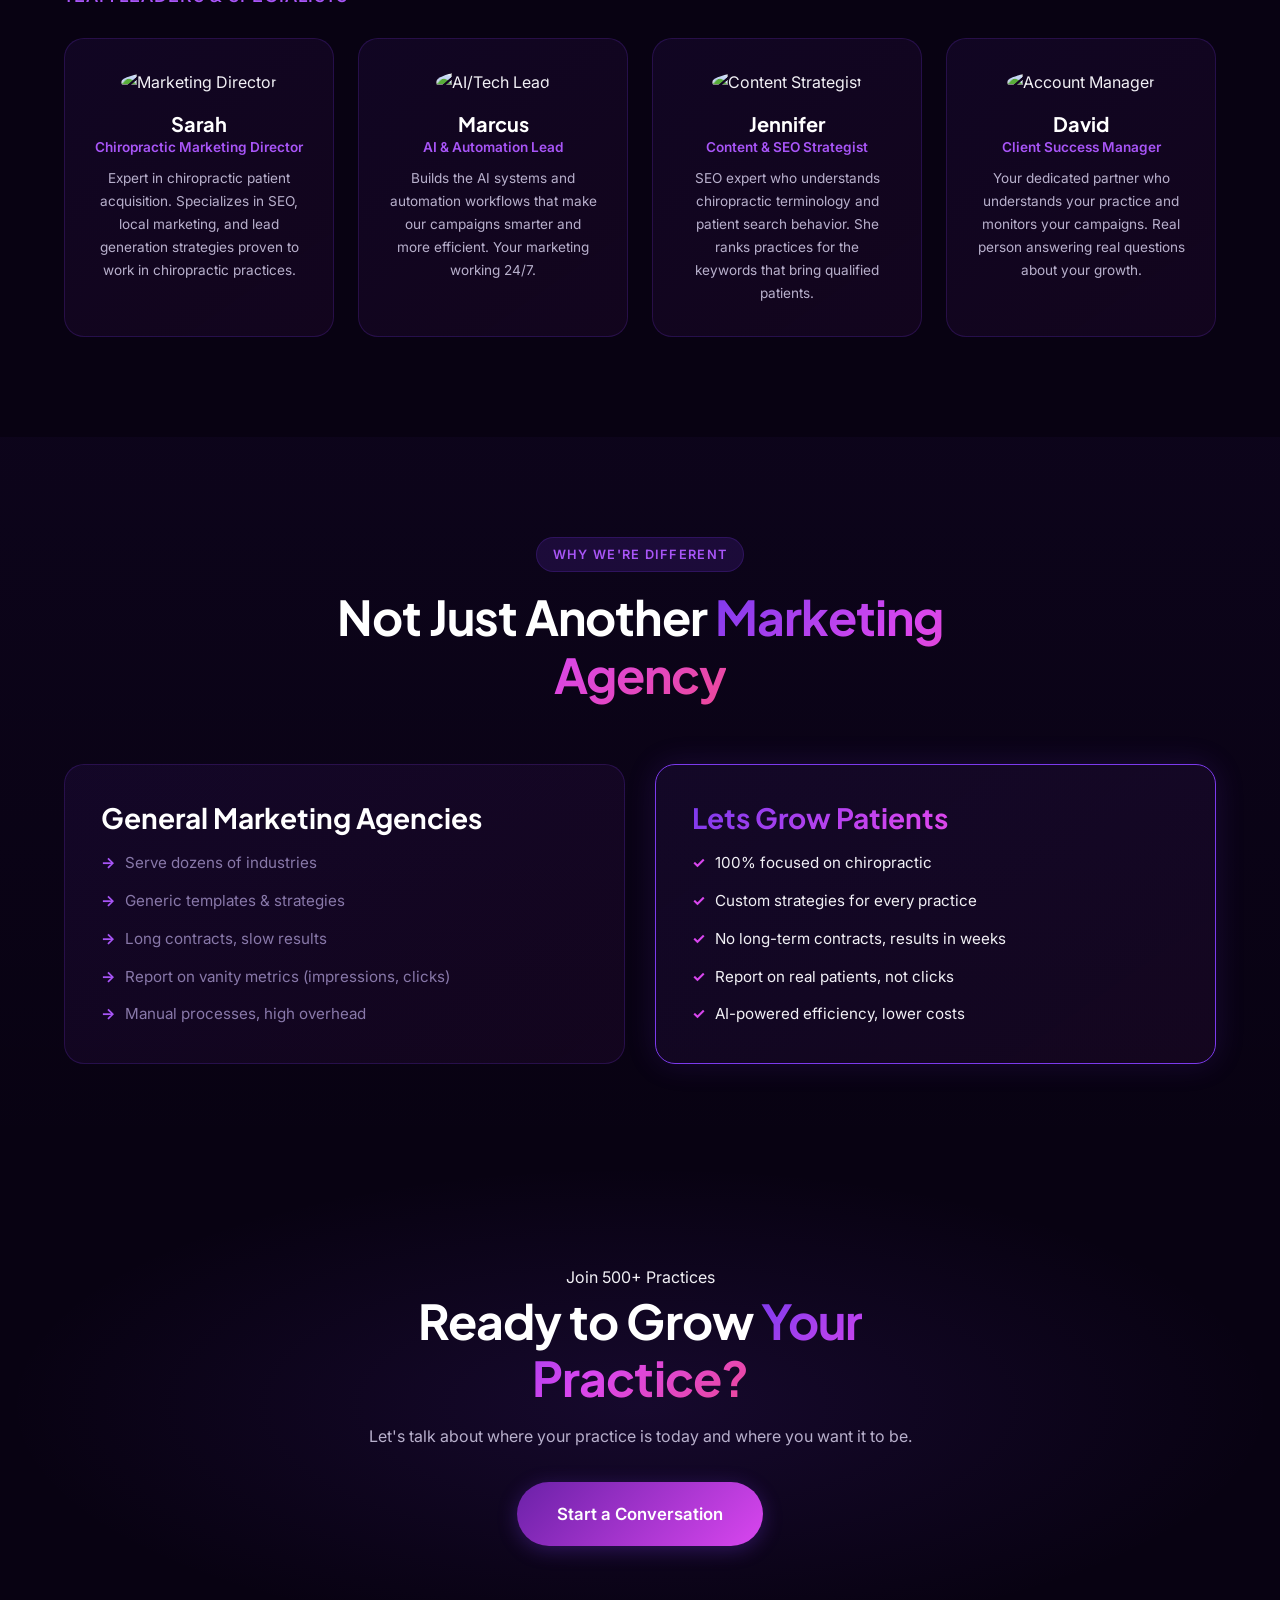
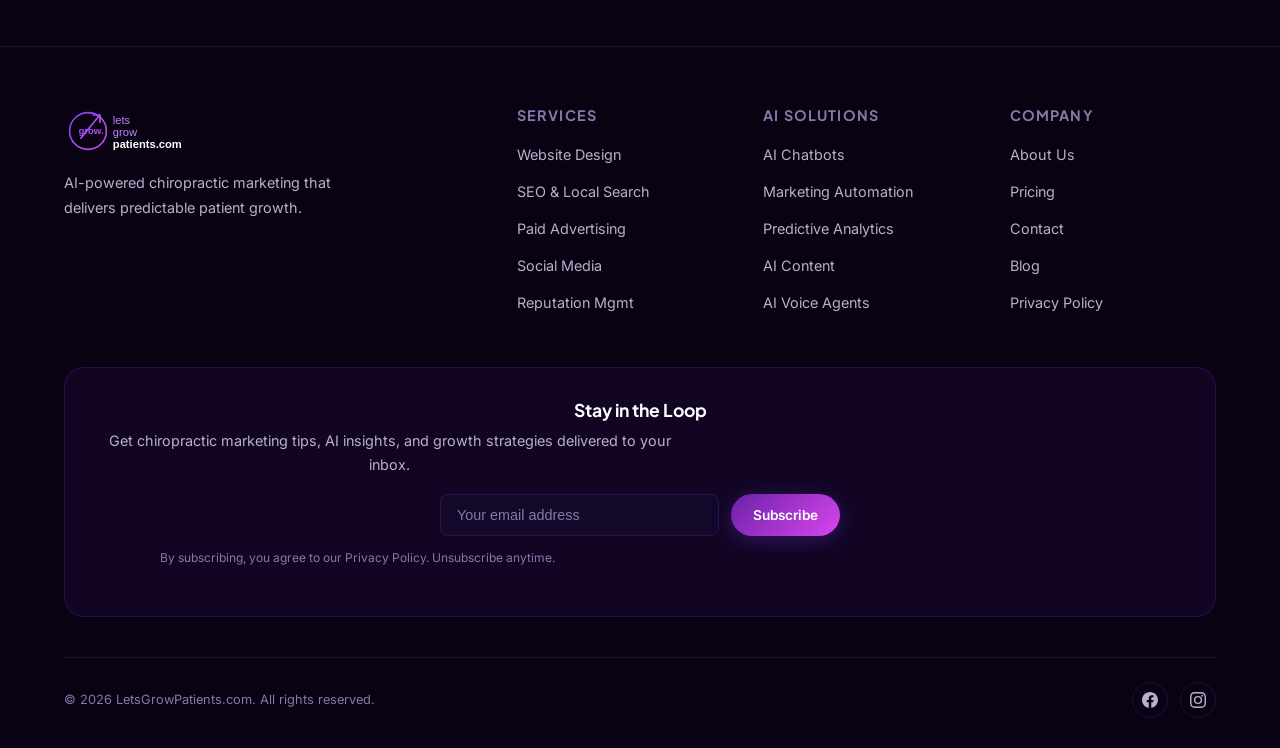
==== commit 41657407: "Add forms, newsletter, about/privacy pages, wire to CRM worker" ====
--- a/about.html
+++ b/about.html
@@ -143,32 +143,50 @@
       <div class="section-header">
         <span class="badge">The Team</span>
         <h2>Meet the People <span class="gradient-text">Behind Your Growth</span></h2>
-        <p>A team of marketers, developers, and AI specialists who eat, sleep, and breathe chiropractic marketing.</p>
-      </div>
+        <p>A team of chiropractic marketing experts, AI specialists, and growth strategists dedicated to helping practices thrive.</p>
+      </div>
+
+      <h3 style="font-size:1.1rem;margin-bottom:32px;color:var(--primary-400);text-transform:uppercase;letter-spacing:1px;font-weight:600;">Co-Founders</h3>
+      <div class="grid-2" style="margin-bottom:64px;">
+        <div class="card" style="text-align:center;padding:30px;border:1.5px solid var(--primary-200);">
+          <img src="https://randomuser.me/api/portraits/men/32.jpg" alt="Bryan" style="width:120px;height:120px;border-radius:50%;margin:0 auto 16px;object-fit:cover;">
+          <h4 style="font-size:1.05rem;margin-bottom:6px;">Bryan</h4>
+          <p style="font-size:0.85rem;color:var(--primary-400);margin-bottom:12px;font-weight:600;text-transform:uppercase;letter-spacing:0.5px;">Co-Founder & Strategy Lead</p>
+          <p style="font-size:0.85rem;line-height:1.6;">Strategic thinker and AI enthusiast who believes in the power of technology combined with deep industry expertise. Bryan drives our innovation and ensures every strategy is data-backed and results-focused. Based in Point Pleasant, NJ.</p>
+        </div>
+        <div class="card" style="text-align:center;padding:30px;border:1.5px solid var(--primary-200);">
+          <img src="https://randomuser.me/api/portraits/men/45.jpg" alt="Kirk" style="width:120px;height:120px;border-radius:50%;margin:0 auto 16px;object-fit:cover;">
+          <h4 style="font-size:1.05rem;margin-bottom:6px;">Kirk</h4>
+          <p style="font-size:0.85rem;color:var(--primary-400);margin-bottom:12px;font-weight:600;text-transform:uppercase;letter-spacing:0.5px;">Co-Founder & Business Development</p>
+          <p style="font-size:0.85rem;line-height:1.6;">Sales and marketing expert with a philosophy of radical simplicity. Kirk keeps us focused on what matters: getting more patients through your door. No fluff. No excuses. Just results.</p>
+        </div>
+      </div>
+
+      <h3 style="font-size:1.1rem;margin-bottom:32px;color:var(--primary-400);text-transform:uppercase;letter-spacing:1px;font-weight:600;">Team Leaders & Specialists</h3>
       <div class="grid-4">
         <div class="card" style="text-align:center;padding:30px;">
-          <div class="avatar" style="width:80px;height:80px;border-radius:50%;background:var(--gradient-subtle);display:flex;align-items:center;justify-content:center;margin:0 auto 16px;font-size:1.8rem;color:var(--white);font-weight:700;">JR</div>
-          <h4>James Rodriguez</h4>
-          <p style="font-size:0.85rem;color:var(--primary-400);margin-bottom:8px;">CEO & Founder</p>
-          <p style="font-size:0.85rem;">15+ years in healthcare marketing. Former VP at a top-10 digital agency.</p>
-        </div>
-        <div class="card" style="text-align:center;padding:30px;">
-          <div class="avatar" style="width:80px;height:80px;border-radius:50%;background:var(--gradient-subtle);display:flex;align-items:center;justify-content:center;margin:0 auto 16px;font-size:1.8rem;color:var(--white);font-weight:700;">AP</div>
-          <h4>Aisha Patel</h4>
-          <p style="font-size:0.85rem;color:var(--primary-400);margin-bottom:8px;">Head of AI</p>
-          <p style="font-size:0.85rem;">Machine learning engineer turned marketer. Built AI systems for Fortune 500 companies.</p>
-        </div>
-        <div class="card" style="text-align:center;padding:30px;">
-          <div class="avatar" style="width:80px;height:80px;border-radius:50%;background:var(--gradient-subtle);display:flex;align-items:center;justify-content:center;margin:0 auto 16px;font-size:1.8rem;color:var(--white);font-weight:700;">MC</div>
-          <h4>Marcus Chen</h4>
-          <p style="font-size:0.85rem;color:var(--primary-400);margin-bottom:8px;">Director of SEO</p>
-          <p style="font-size:0.85rem;">Ranked 200+ chiropractic practices to page one. Google certified partner.</p>
-        </div>
-        <div class="card" style="text-align:center;padding:30px;">
-          <div class="avatar" style="width:80px;height:80px;border-radius:50%;background:var(--gradient-subtle);display:flex;align-items:center;justify-content:center;margin:0 auto 16px;font-size:1.8rem;color:var(--white);font-weight:700;">SW</div>
-          <h4>Sarah Williams</h4>
-          <p style="font-size:0.85rem;color:var(--primary-400);margin-bottom:8px;">Creative Director</p>
-          <p style="font-size:0.85rem;">Award-winning designer specializing in healthcare brands that convert.</p>
+          <img src="https://randomuser.me/api/portraits/women/44.jpg" alt="Marketing Director" style="width:80px;height:80px;border-radius:50%;margin:0 auto 16px;object-fit:cover;">
+          <h4>Sarah</h4>
+          <p style="font-size:0.85rem;color:var(--primary-400);margin-bottom:8px;font-weight:600;">Chiropractic Marketing Director</p>
+          <p style="font-size:0.85rem;">Expert in chiropractic patient acquisition. Specializes in SEO, local marketing, and lead generation strategies proven to work in chiropractic practices.</p>
+        </div>
+        <div class="card" style="text-align:center;padding:30px;">
+          <img src="https://randomuser.me/api/portraits/men/22.jpg" alt="AI/Tech Lead" style="width:80px;height:80px;border-radius:50%;margin:0 auto 16px;object-fit:cover;">
+          <h4>Marcus</h4>
+          <p style="font-size:0.85rem;color:var(--primary-400);margin-bottom:8px;font-weight:600;">AI & Automation Lead</p>
+          <p style="font-size:0.85rem;">Builds the AI systems and automation workflows that make our campaigns smarter and more efficient. Your marketing working 24/7.</p>
+        </div>
+        <div class="card" style="text-align:center;padding:30px;">
+          <img src="https://randomuser.me/api/portraits/women/68.jpg" alt="Content Strategist" style="width:80px;height:80px;border-radius:50%;margin:0 auto 16px;object-fit:cover;">
+          <h4>Jennifer</h4>
+          <p style="font-size:0.85rem;color:var(--primary-400);margin-bottom:8px;font-weight:600;">Content & SEO Strategist</p>
+          <p style="font-size:0.85rem;">SEO expert who understands chiropractic terminology and patient search behavior. She ranks practices for the keywords that bring qualified patients.</p>
+        </div>
+        <div class="card" style="text-align:center;padding:30px;">
+          <img src="https://randomuser.me/api/portraits/men/75.jpg" alt="Account Manager" style="width:80px;height:80px;border-radius:50%;margin:0 auto 16px;object-fit:cover;">
+          <h4>David</h4>
+          <p style="font-size:0.85rem;color:var(--primary-400);margin-bottom:8px;font-weight:600;">Client Success Manager</p>
+          <p style="font-size:0.85rem;">Your dedicated partner who understands your practice and monitors your campaigns. Real person answering real questions about your growth.</p>
         </div>
       </div>
     </div>
@@ -236,14 +254,23 @@
         </div>
         <div class="footer-col">
           <h4>Company</h4>
-          <ul><li><a href="about.html">About Us</a></li><li><a href="pricing.html">Pricing</a></li><li><a href="contact.html">Contact</a></li><li><a href="#">Blog</a></li><li><a href="#">Privacy Policy</a></li></ul>
-        </div>
+          <ul><li><a href="about.html">About Us</a></li><li><a href="pricing.html">Pricing</a></li><li><a href="contact.html">Contact</a></li><li><a href="#">Blog</a></li><li><a href="privacy.html">Privacy Policy</a></li></ul>
+        </div>
+      </div>
+      <div class="footer-newsletter">
+        <h4>Stay in the Loop</h4>
+        <p>Get chiropractic marketing tips, AI insights, and growth strategies delivered to your inbox.</p>
+        <form class="newsletter-form" id="newsletterForm">
+          <input type="email" placeholder="Your email address" required>
+          <button type="submit" class="btn btn-primary btn-sm">Subscribe</button>
+        </form>
+        <p style="font-size:0.75rem;color:var(--text-muted);margin-top:8px;">By subscribing, you agree to our Privacy Policy. Unsubscribe anytime.</p>
       </div>
       <div class="footer-bottom">
         <p>&copy; 2026 LetsGrowPatients.com. All rights reserved.</p>
         <div class="footer-socials">
           <a href="#" aria-label="Facebook"><svg width="16" height="16" viewBox="0 0 24 24" fill="currentColor"><path d="M24 12.073c0-6.627-5.373-12-12-12s-12 5.373-12 12c0 5.99 4.388 10.954 10.125 11.854v-8.385H7.078v-3.47h3.047V9.43c0-3.007 1.792-4.669 4.533-4.669 1.312 0 2.686.235 2.686.235v2.953H15.83c-1.491 0-1.956.925-1.956 1.874v2.25h3.328l-.532 3.47h-2.796v8.385C19.612 23.027 24 18.062 24 12.073z"/></svg></a>
-          <a href="#" aria-label="LinkedIn"><svg width="16" height="16" viewBox="0 0 24 24" fill="currentColor"><path d="M20.447 20.452h-3.554v-5.569c0-1.328-.027-3.037-1.852-3.037-1.853 0-2.136 1.445-2.136 2.939v5.667H9.351V9h3.414v1.561h.046c.477-.9 1.637-1.85 3.37-1.85 3.601 0 4.267 2.37 4.267 5.455v6.286zM5.337 7.433a2.062 2.062 0 01-2.063-2.065 2.064 2.064 0 112.063 2.065zm1.782 13.019H3.555V9h3.564v11.452zM22.225 0H1.771C.792 0 0 .774 0 1.729v20.542C0 23.227.792 24 1.771 24h20.451C23.2 24 24 23.227 24 22.271V1.729C24 .774 23.2 0 22.222 0h.003z"/></svg></a>
+          <a href="#" aria-label="Instagram"><svg width="16" height="16" viewBox="0 0 24 24" fill="currentColor"><path d="M12 2.163c3.204 0 3.584.012 4.85.07 3.252.148 4.771 1.691 4.919 4.919.058 1.265.069 1.645.069 4.849 0 3.205-.012 3.584-.069 4.849-.149 3.225-1.664 4.771-4.919 4.919-1.266.058-1.644.07-4.85.07-3.204 0-3.584-.012-4.849-.07-3.26-.149-4.771-1.699-4.919-4.92-.058-1.265-.07-1.644-.07-4.849 0-3.204.013-3.583.07-4.849.149-3.227 1.664-4.771 4.919-4.919 1.266-.057 1.645-.069 4.849-.069zM12 0C8.741 0 8.333.014 7.053.072 2.695.272.273 2.69.073 7.052.014 8.333 0 8.741 0 12c0 3.259.014 3.668.072 4.948.2 4.358 2.618 6.78 6.98 6.98C8.333 23.986 8.741 24 12 24c3.259 0 3.668-.014 4.948-.072 4.354-.2 6.782-2.618 6.979-6.98.059-1.28.073-1.689.073-4.948 0-3.259-.014-3.667-.072-4.947-.196-4.354-2.617-6.78-6.979-6.98C15.668.014 15.259 0 12 0zm0 5.838a6.162 6.162 0 100 12.324 6.162 6.162 0 000-12.324zM12 16a4 4 0 110-8 4 4 0 010 8zm6.406-11.845a1.44 1.44 0 100 2.881 1.44 1.44 0 000-2.881z"/></svg></a>
         </div>
       </div>
     </div>
--- a/css/styles.css
+++ b/css/styles.css
@@ -943,6 +943,49 @@
   .btn-lg { padding: 14px 28px; }
 }
 
+/* ---------- Newsletter Signup ---------- */
+.footer-newsletter {
+  padding: 32px;
+  background: rgba(124, 58, 237, 0.08);
+  border: 1px solid var(--border-subtle);
+  border-radius: var(--radius-lg);
+  text-align: center;
+  margin-bottom: 40px;
+}
+.footer-newsletter h4 {
+  font-size: 1.1rem;
+  margin-bottom: 8px;
+  color: var(--white);
+}
+.footer-newsletter > p {
+  font-size: 0.9rem;
+  margin-bottom: 16px;
+  color: var(--text-secondary);
+}
+.newsletter-form {
+  display: flex;
+  gap: 12px;
+  margin: 0 auto 12px;
+  max-width: 400px;
+}
+.newsletter-form input {
+  flex: 1;
+  padding: 12px 16px;
+  background: rgba(22, 10, 46, 0.6);
+  border: 1px solid var(--border-subtle);
+  border-radius: var(--radius-sm);
+  color: var(--white);
+  font-size: 0.9rem;
+}
+.newsletter-form input:focus {
+  outline: none;
+  border-color: var(--primary-500);
+  box-shadow: 0 0 0 3px rgba(124, 58, 237, 0.15);
+}
+.newsletter-form input::placeholder {
+  color: var(--text-muted);
+}
+
 /* ---------- Utility Classes ---------- */
 .text-center { text-align: center; }
 .mb-0 { margin-bottom: 0; }
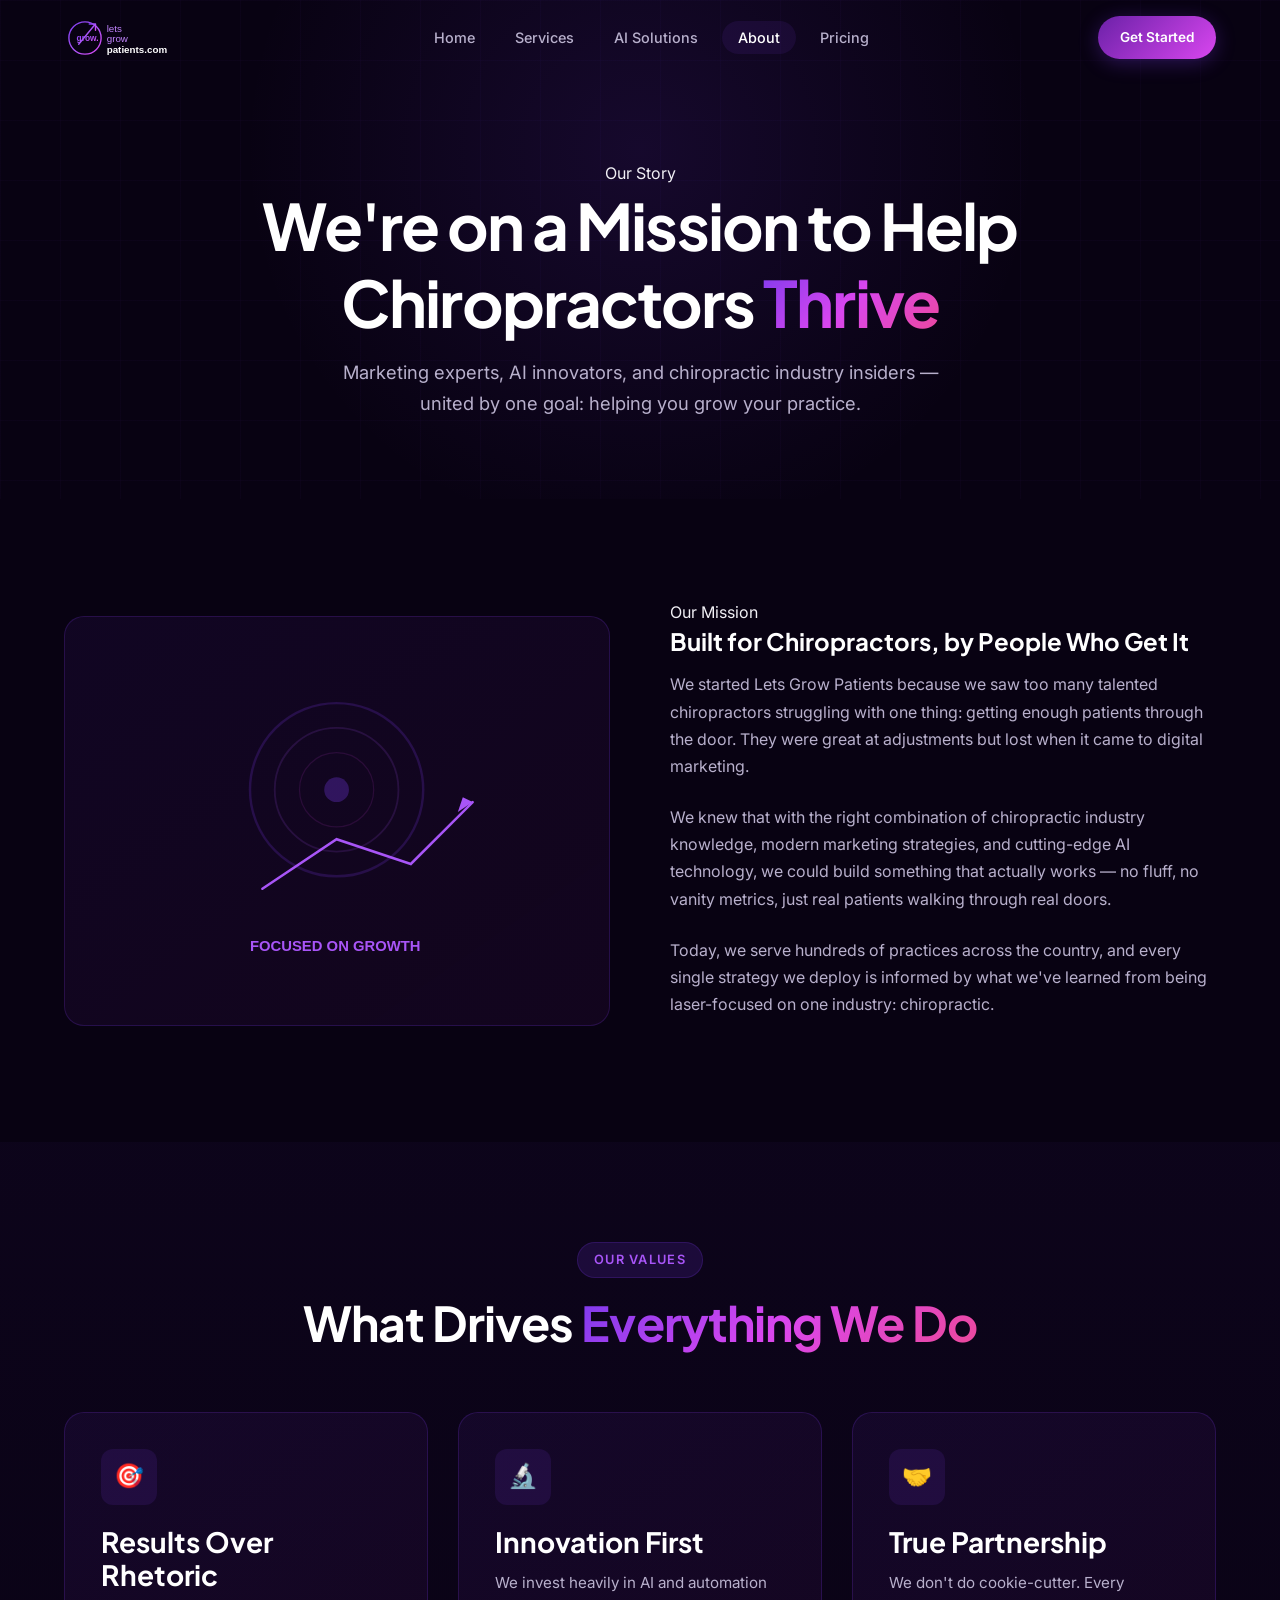
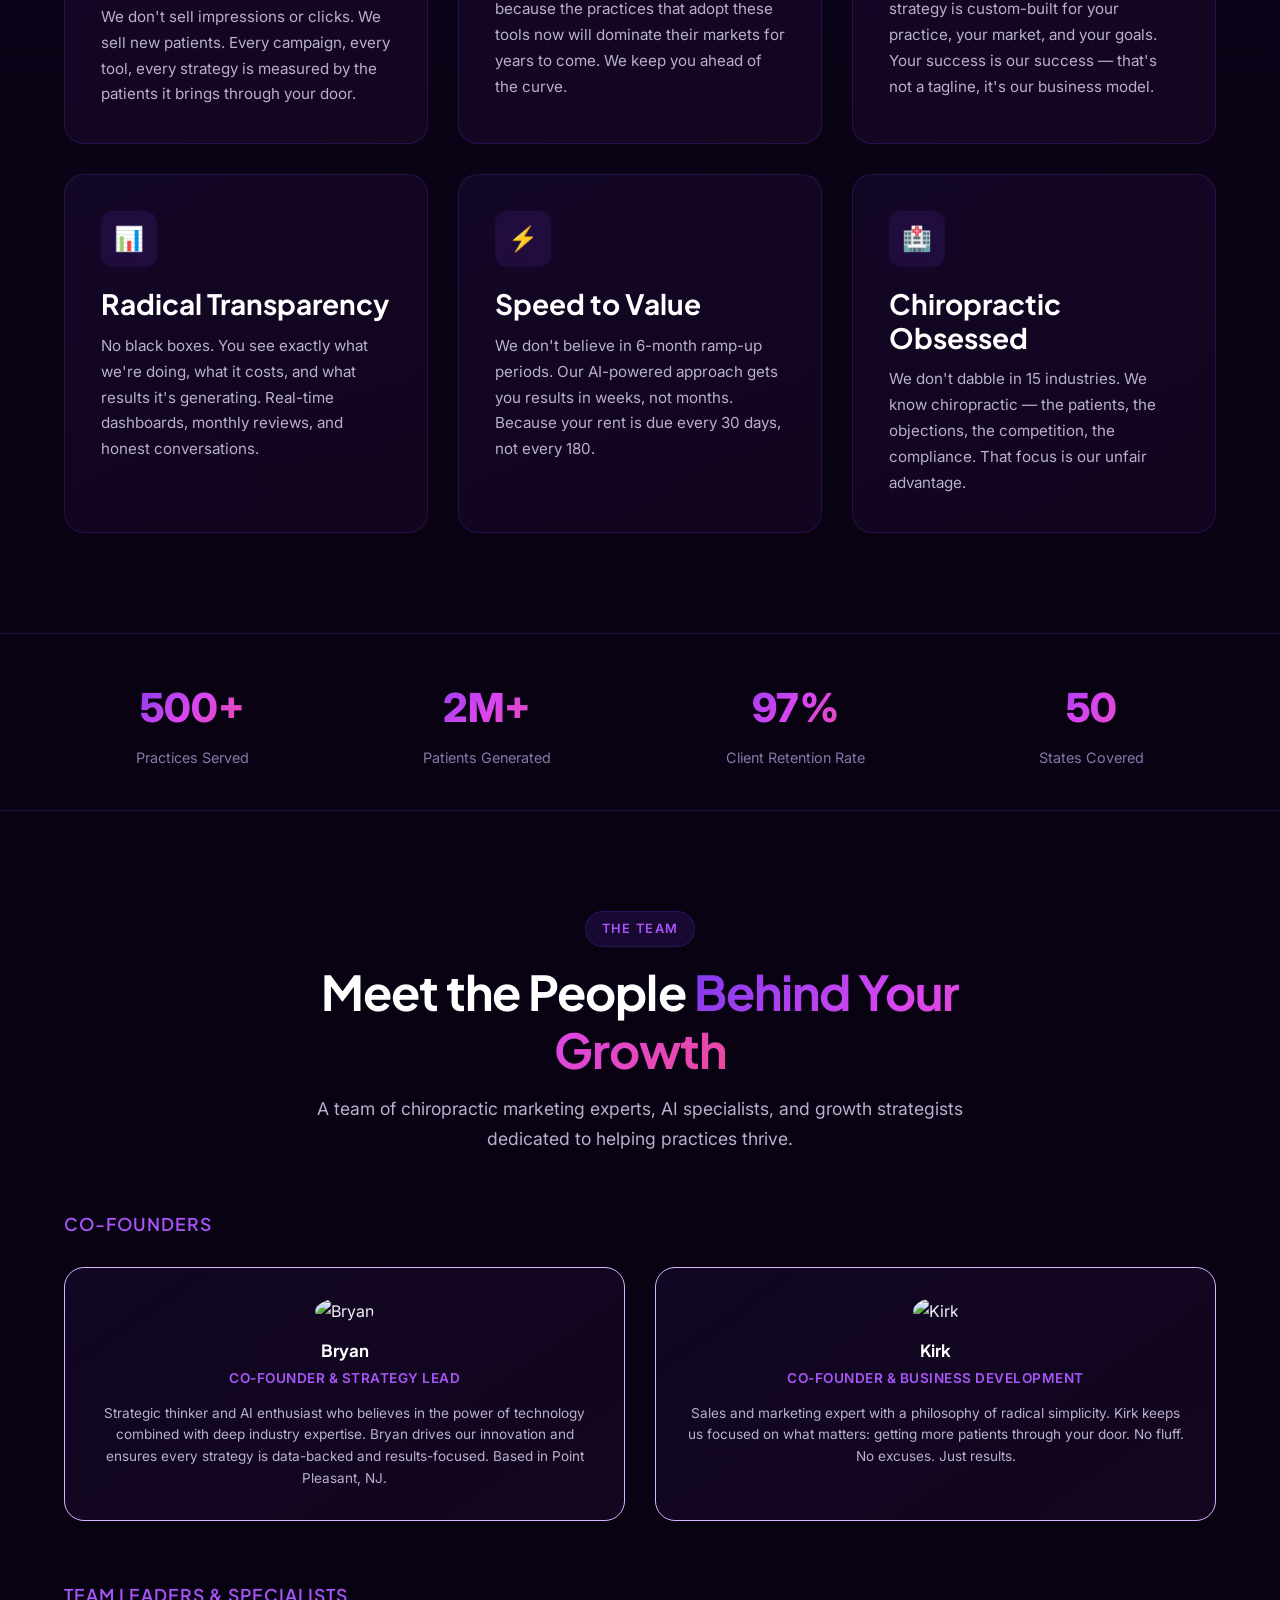
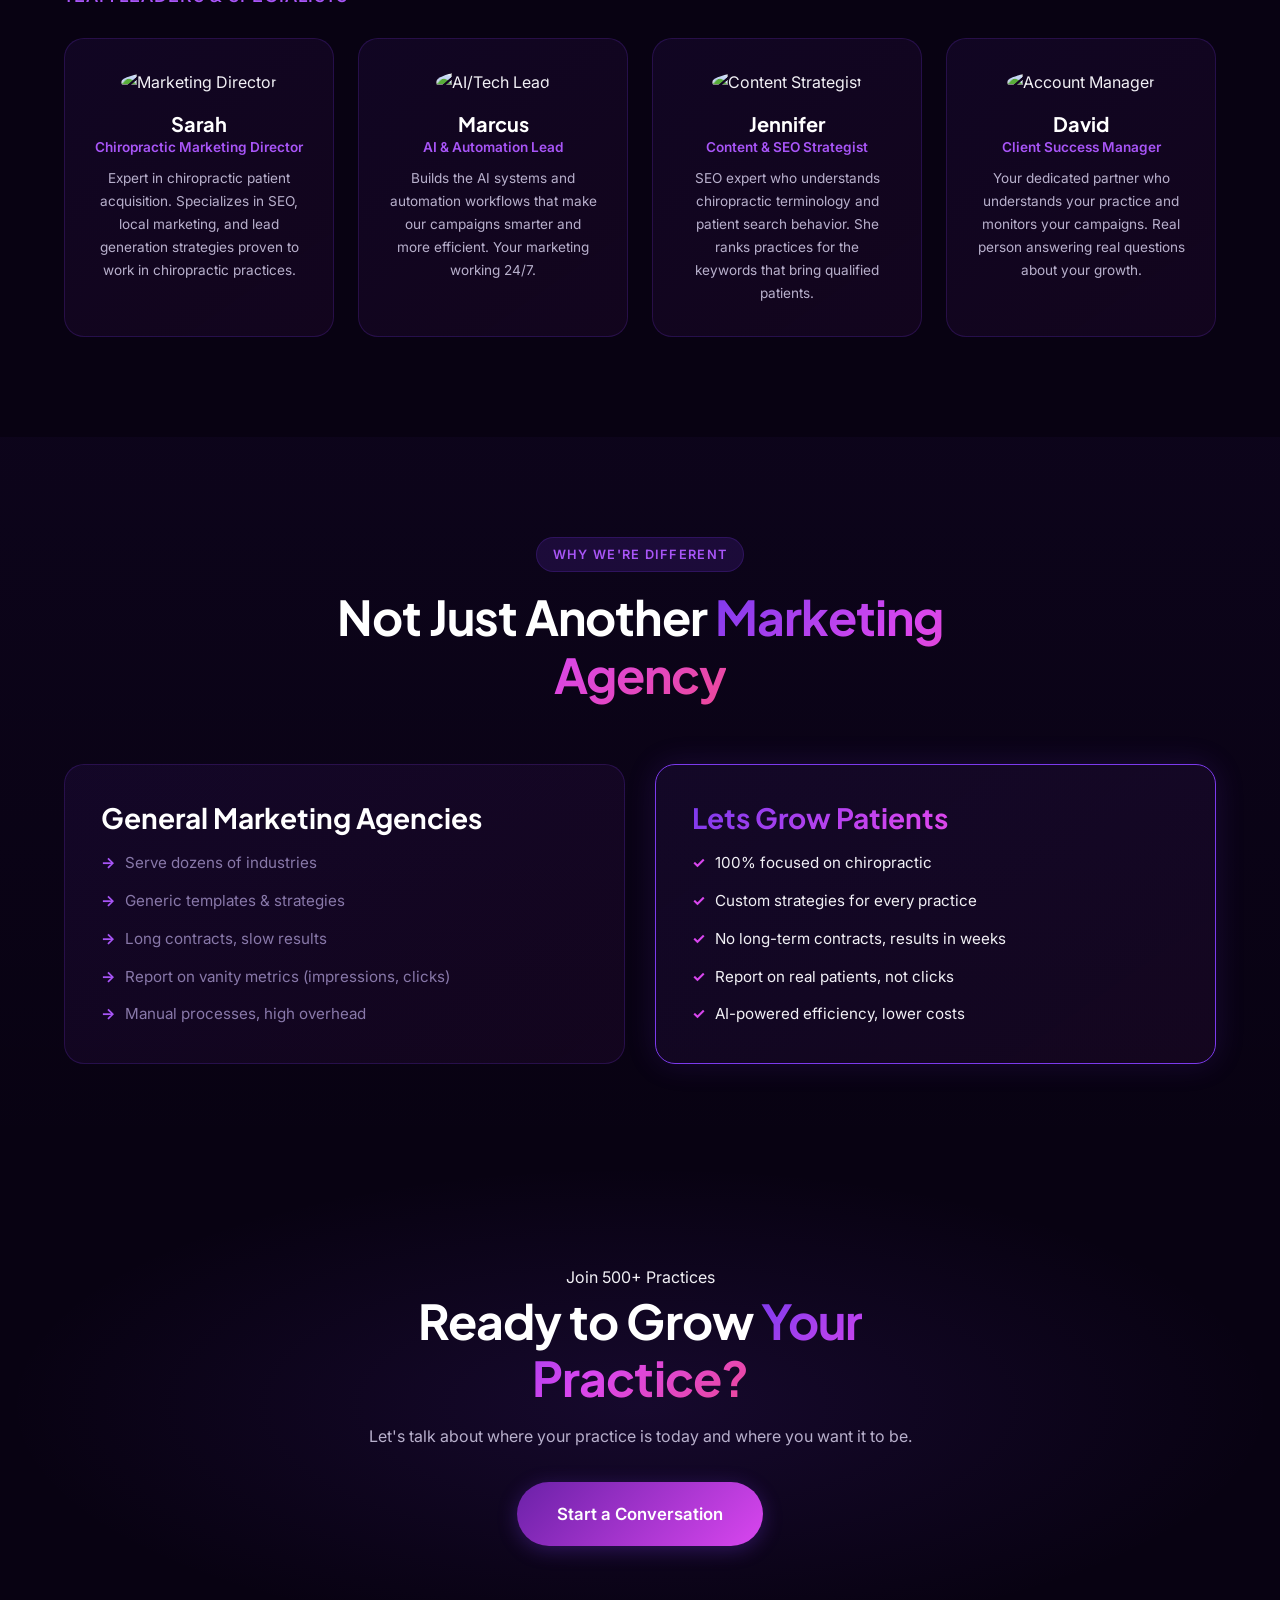
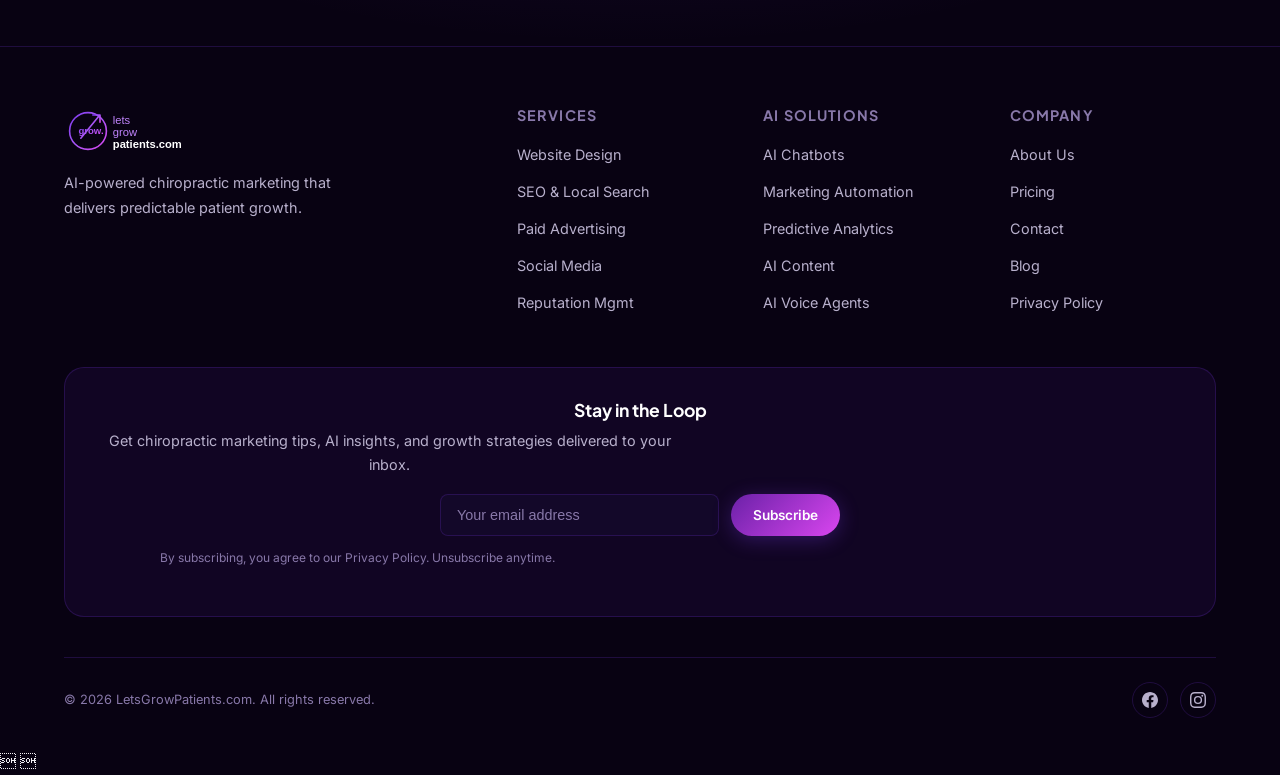
==== commit 8309e49b: "Add Cal.com floating booking button" ====
--- a/about.html
+++ b/about.html
@@ -277,5 +277,23 @@
   </footer>
 
   <script src="js/main.js"></script>
+<!-- Cal.com Floating Booking Button -->
+<script type="text/javascript">
+(function (C, A, L) {
+  let p = function (a, ar) { a.q.push(ar); };
+  let d = C.document;
+  C.Cal = C.Cal || function () {
+    let cal = C.Cal; let ar = arguments;
+    if (!cal.loaded) { cal.ns = {}; cal.q = cal.q || []; d.head.appendChild(d.createElement("script")).src = A; cal.loaded = true; }
+    if (ar[0] === L) { const api = function () { p(api, arguments); }; const namespace = ar[1]; api.q = api.q || []; if (typeof namespace === "string") { cal.ns[namespace] = cal.ns[namespace] || api; p(cal.ns[namespace], ar); p(cal, ["initNamespace", namespace]); } else p(cal, ar); return; }
+    p(cal, ar);
+  };
+})(window, "https://app.cal.com/embed/embed.js", "init");
+Cal("init", { origin: "https://cal.com" });
+Cal("floatingButton", { calLink: "letsgrowletsgo", buttonText: "Book a Free Consult", buttonColor: "#7c3aed", buttonTextColor: "#ffffff", buttonPosition: "bottom-right" });
+Cal("ui", { theme: "dark", styles: { branding: { brandColor: "#7c3aed" } } });
+</script>
+
 </body>
+
 </html>
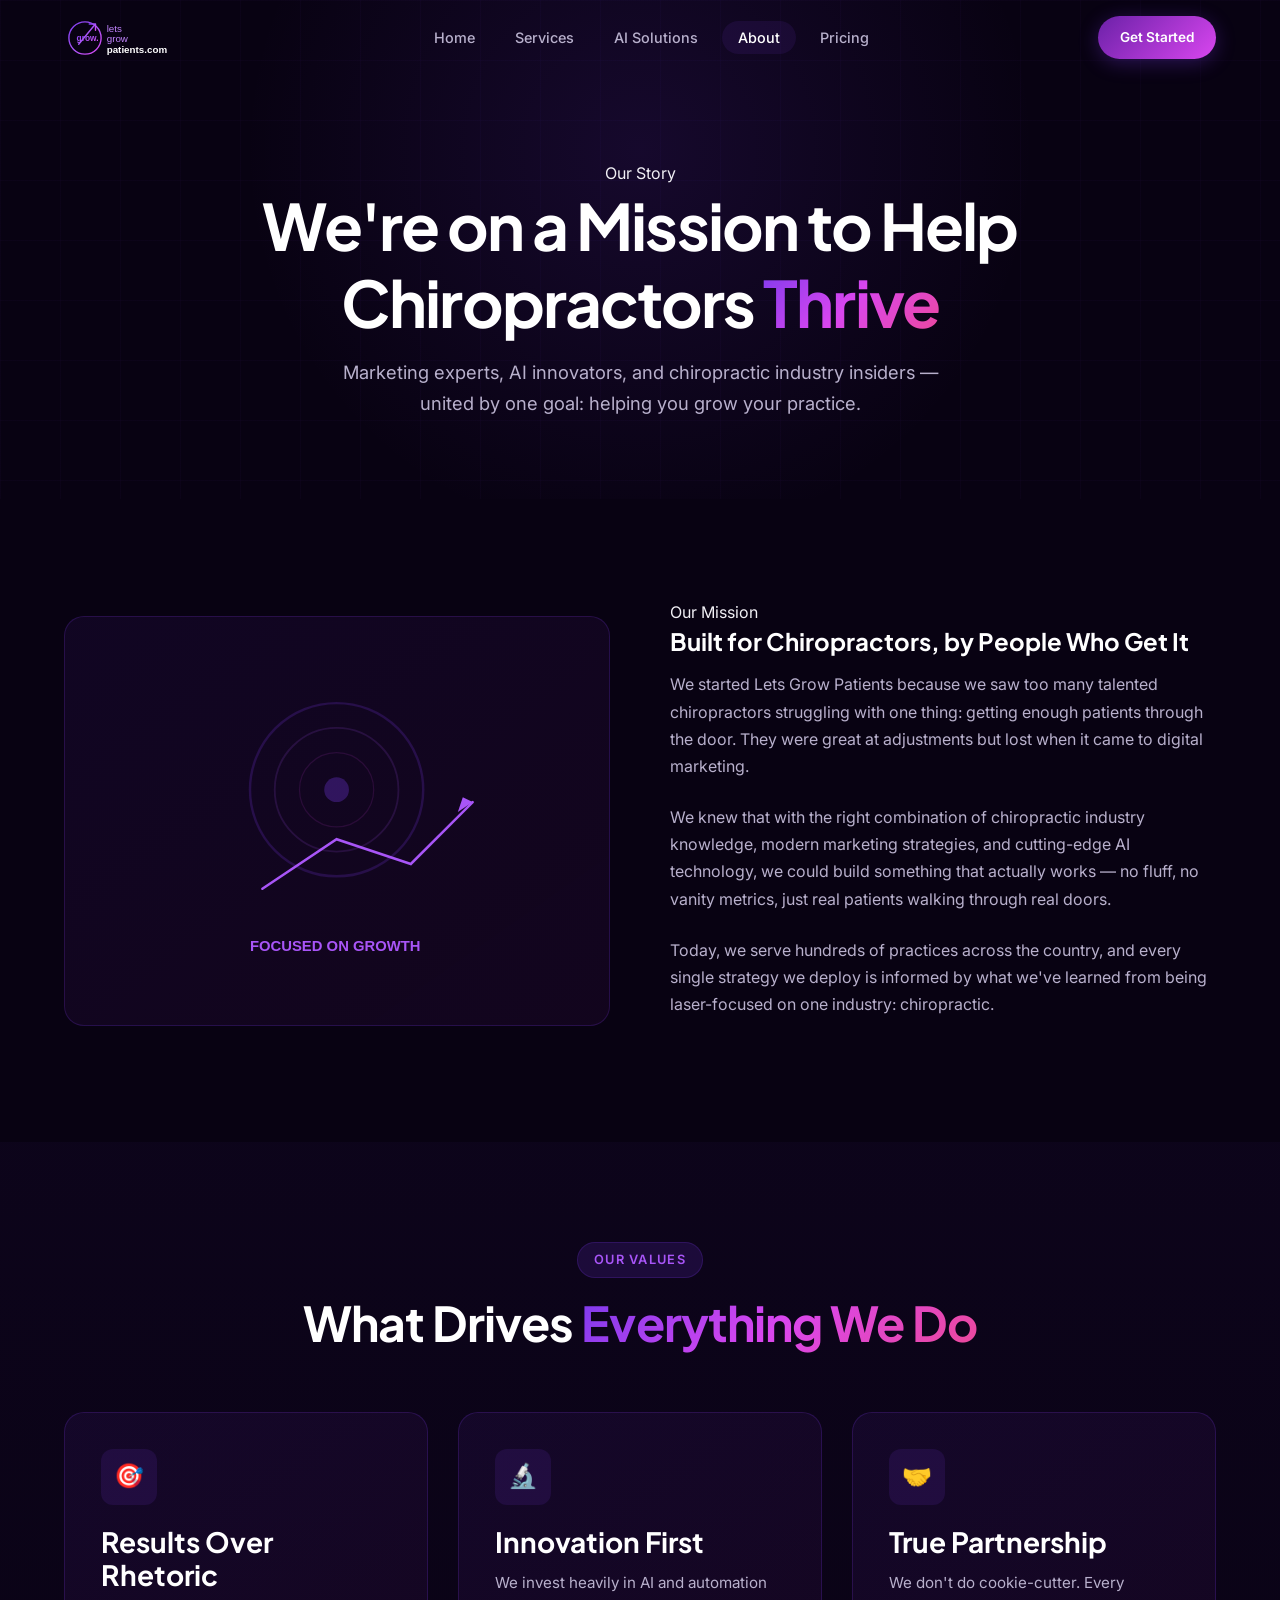
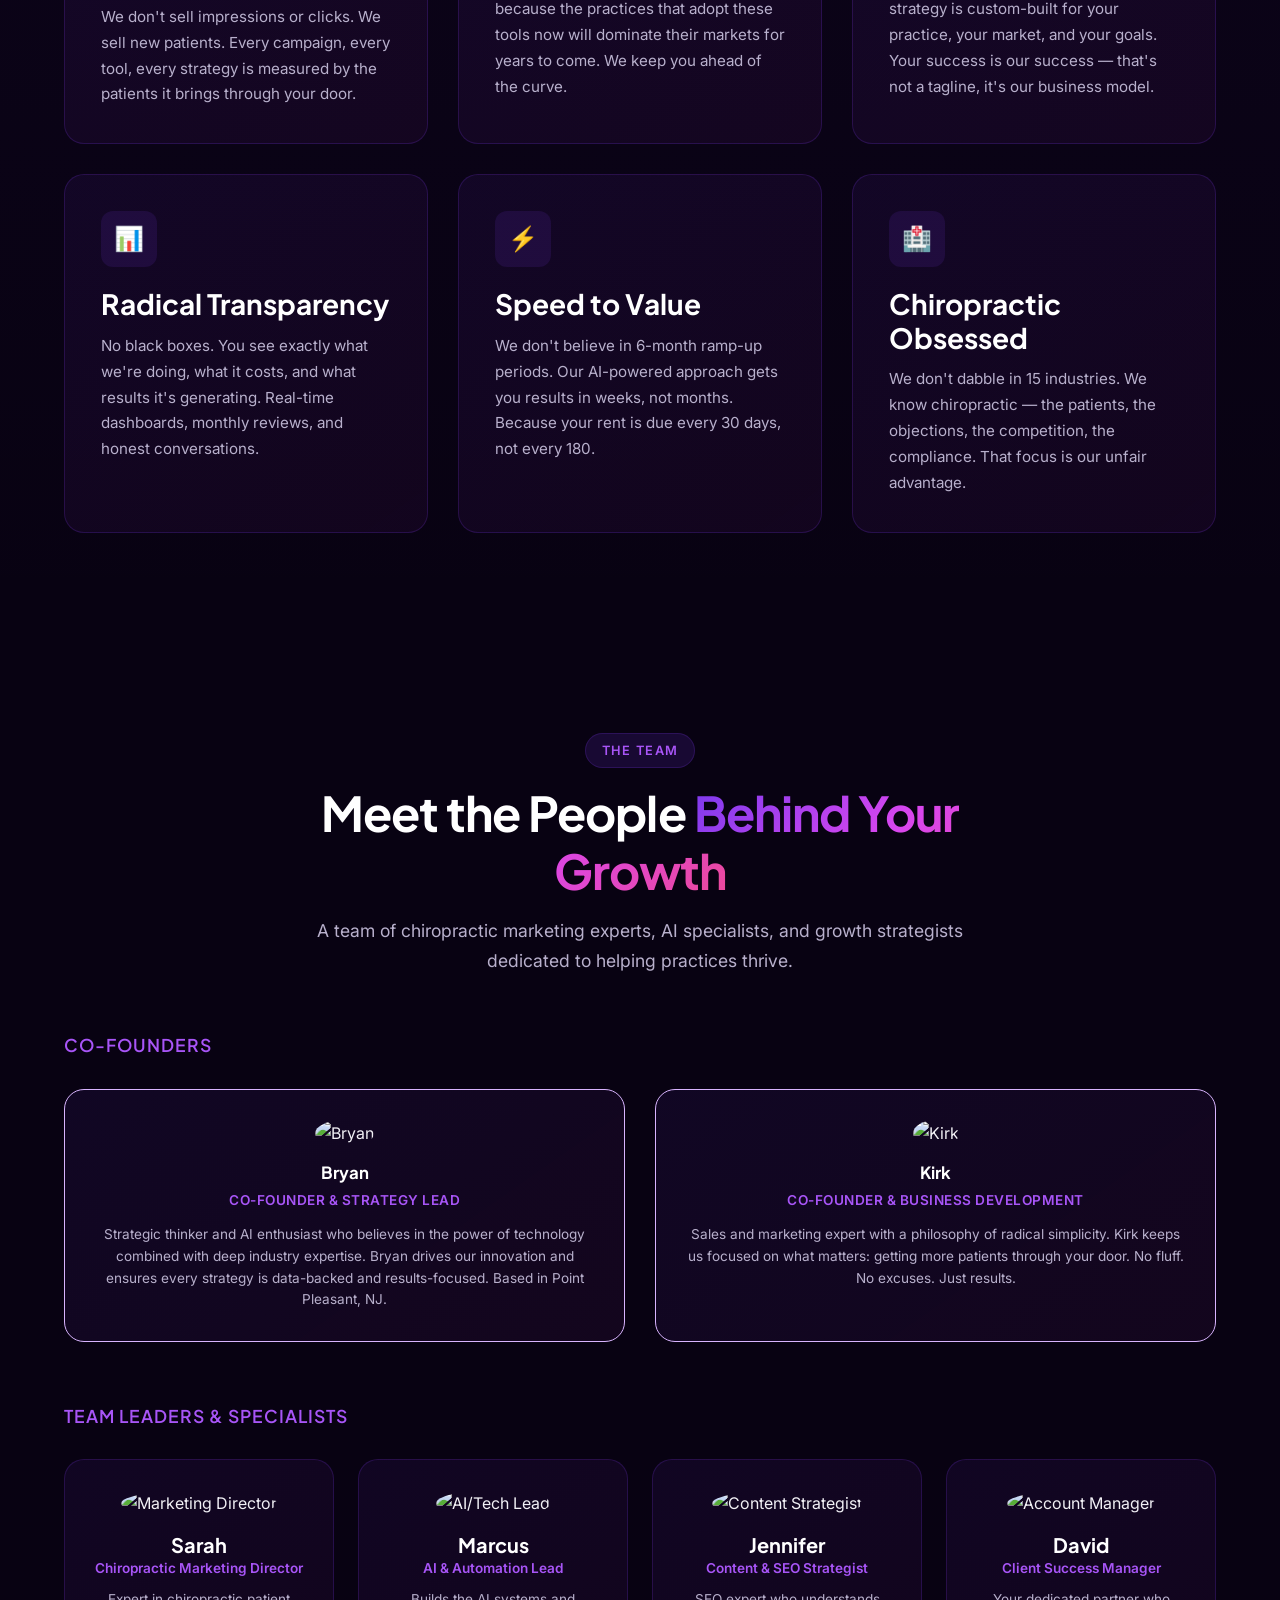
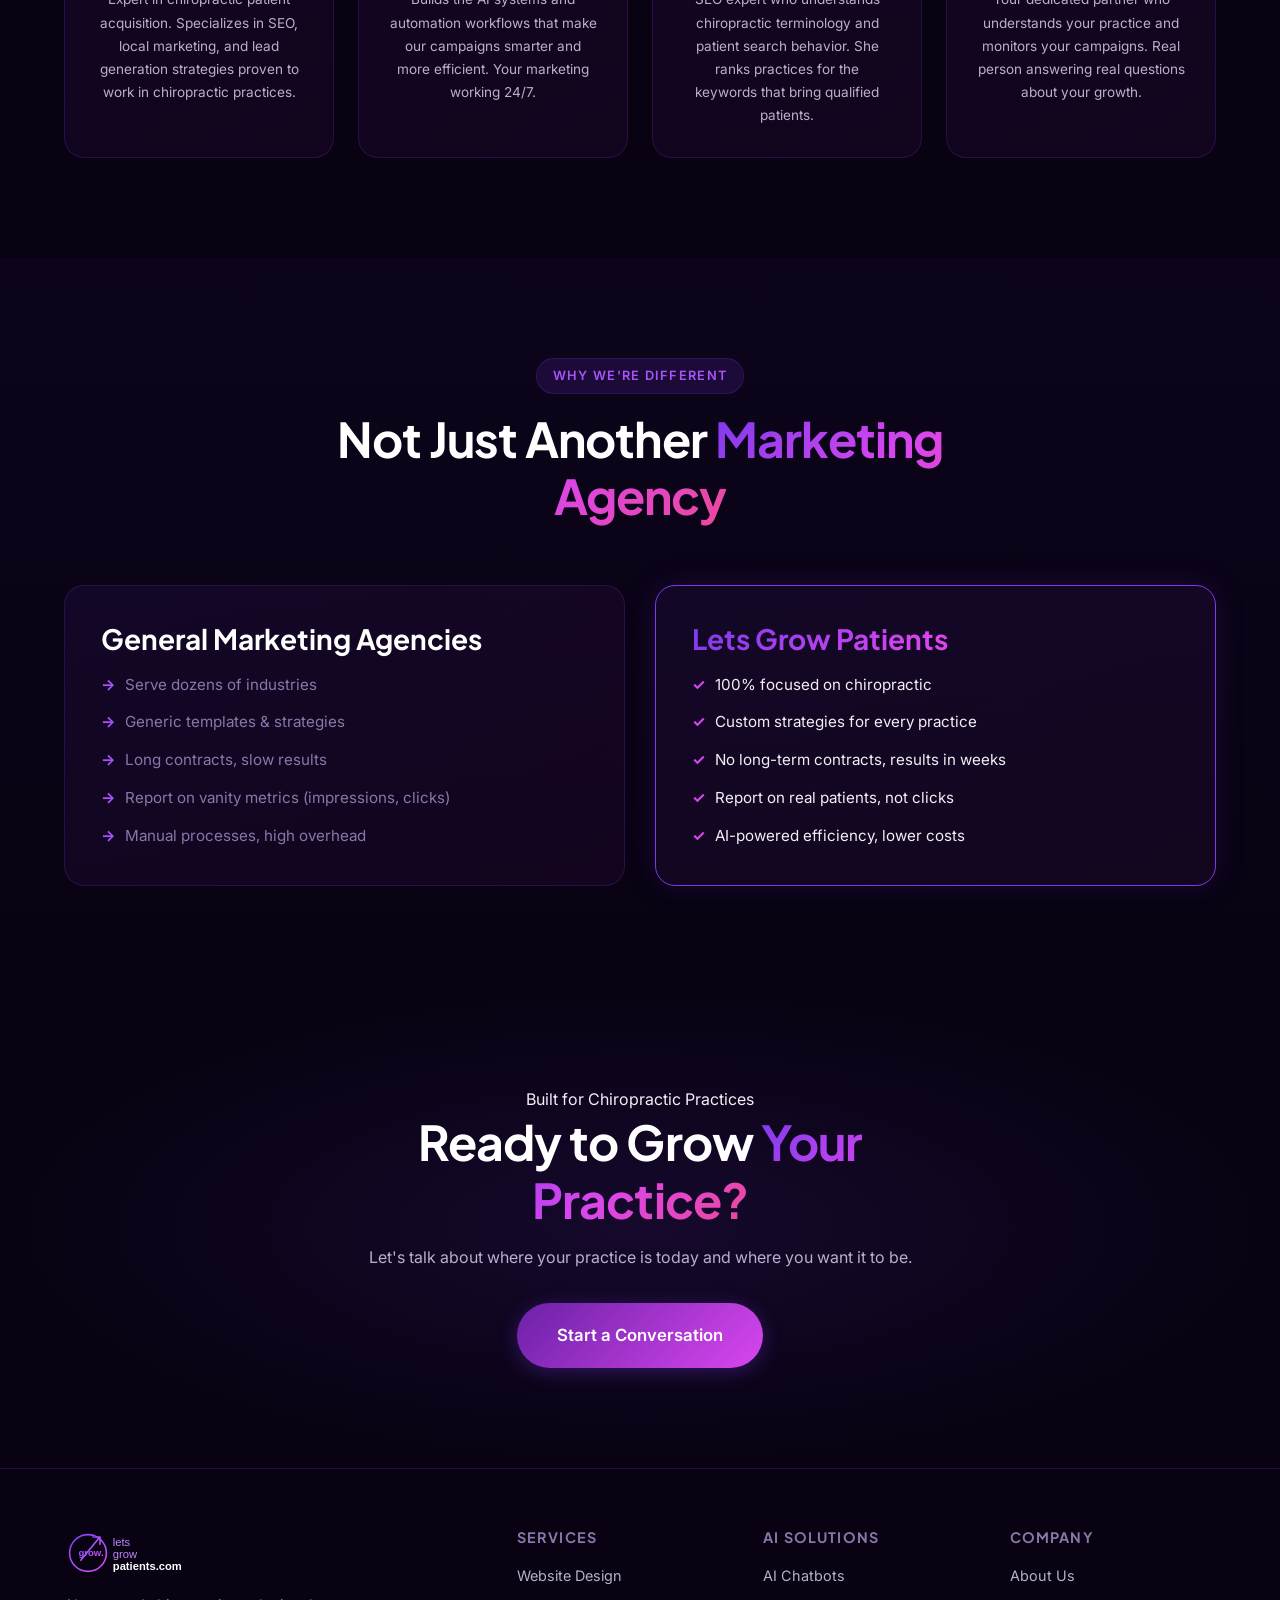
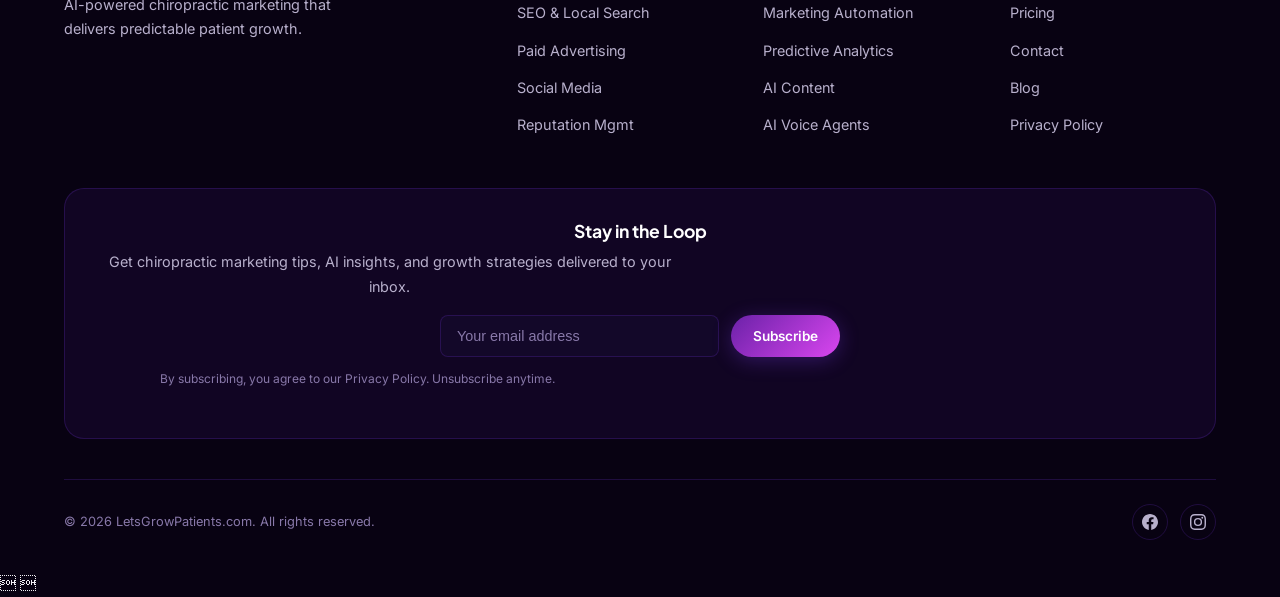
==== commit 7568b83e: "Tighten homepage stat block; refresh hero badge wording - index.html: drop stats-bar section - about" ====
--- a/about.html
+++ b/about.html
@@ -4,6 +4,8 @@
   <meta charset="UTF-8">
   <meta name="viewport" content="width=device-width, initial-scale=1.0">
   <title>About Us — Lets Grow Patients</title>
+<!-- Sentry error monitoring -->
+<script src="https://js.sentry-cdn.com/81dce303019608110d281584a35b324b.min.js" crossorigin="anonymous"></script>
   <meta name="description" content="Meet the team behind Lets Grow Patients. We're chiropractic marketing specialists and AI innovators on a mission to help practices thrive.">
   <link rel="icon" type="image/svg+xml" href="images/favicon.svg">
   <link rel="preconnect" href="https://fonts.googleapis.com">
@@ -115,28 +117,6 @@
     </div>
   </section>
 
-  <!-- BY THE NUMBERS -->
-  <section class="stats-bar">
-    <div class="container">
-      <div class="stat-item">
-        <div class="number">500+</div>
-        <div class="label">Practices Served</div>
-      </div>
-      <div class="stat-item">
-        <div class="number">2M+</div>
-        <div class="label">Patients Generated</div>
-      </div>
-      <div class="stat-item">
-        <div class="number">97%</div>
-        <div class="label">Client Retention Rate</div>
-      </div>
-      <div class="stat-item">
-        <div class="number">50</div>
-        <div class="label">States Covered</div>
-      </div>
-    </div>
-  </section>
-
   <!-- TEAM -->
   <section class="section">
     <div class="container">
@@ -228,7 +208,7 @@
   <section class="cta-section">
     <div class="container">
       <div class="cta-content">
-        <span class="badge">Join 500+ Practices</span>
+        <span class="badge">Built for Chiropractic Practices</span>
         <h2>Ready to Grow <span class="gradient-text">Your Practice?</span></h2>
         <p>Let's talk about where your practice is today and where you want it to be.</p>
         <a href="contact.html" class="btn btn-primary btn-lg">Start a Conversation</a>
@@ -290,7 +270,7 @@
   };
 })(window, "https://app.cal.com/embed/embed.js", "init");
 Cal("init", { origin: "https://cal.com" });
-Cal("floatingButton", { calLink: "letsgrowletsgo", buttonText: "Book a Free Consult", buttonColor: "#7c3aed", buttonTextColor: "#ffffff", buttonPosition: "bottom-right" });
+Cal("floatingButton", { calLink: "letsgrowletsgo?metadata[source]=Lets Grow Patients Website", buttonText: "Book a Free Consult", buttonColor: "#7c3aed", buttonTextColor: "#ffffff", buttonPosition: "bottom-right" });
 Cal("ui", { theme: "dark", styles: { branding: { brandColor: "#7c3aed" } } });
 </script>
 
